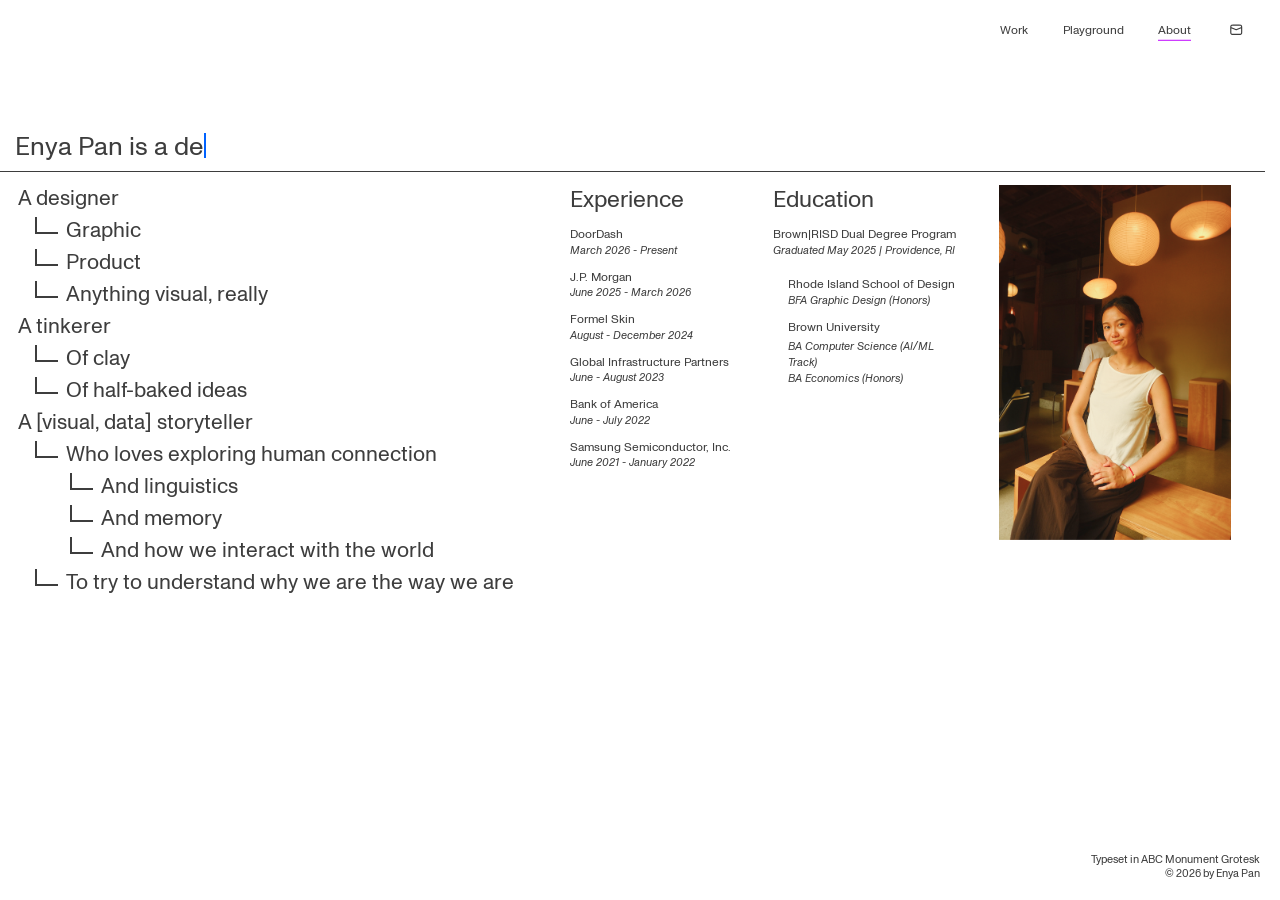
==== about.html @ b6119366 "edit hover states Co-Authored-By: Claude Opus 5.5 <noreply@anthropic.com>" ====
<!doctype html>
<html lang="en">
<head>
  <meta charset="utf-8">
  <meta name="viewport" content="width=device-width, initial-scale=1">
  <title>About — Enya Pan</title>
  <!-- TODO: remove before launch — keeps the GitHub Pages preview out of search results -->
  <meta name="robots" content="noindex, nofollow">
  <meta name="description" content="Enya Pan is a designer, a tinkerer and a [visual, data] storyteller.">
  <link rel="preload" href="assets/fonts/ABC%20Monument%20Grotesk%20Edu/ABCMonumentGroteskEdu-Regular.woff2" as="font" type="font/woff2" crossorigin>
  <link rel="icon" href="favicon.svg?v=2" type="image/svg+xml">
  <link rel="icon" href="favicon.png?v=2" type="image/png" sizes="66x66">
  <link rel="stylesheet" href="style.css?v=181">
</head>
<body class="page-about is-loading">
  <div class="scroller">
    <div class="stage">
      <header class="site-header">
        <a class="statement" href="#top" aria-label="Enya Pan — back to top"><span data-seg="leave">Leave a message!</span><span class="name"><span data-seg="enya"><span data-label="based in NYC&#10;alum @ Brown &amp; RISD" data-theme="green">Enya</span></span><span data-seg="pan"> <span data-label="潘, Cali-grown" data-theme="purple">Pan</span></span></span><span class="rest"><span data-seg="is"> is</span><span data-seg="a"> a</span><span data-seg="designer"> <span data-label="customer-obsessed&#10;data-driven&#10;loves easter eggs" data-theme="blue-stacked">designer</span></span><span data-seg="designer-dot">.</span><span data-seg="tinkerer"> tinkerer</span><span data-seg="tinkerer-dot">.</span><span data-seg="storyteller"> [visual, data] storyteller</span><span data-seg="storyteller-dot">.</span><span data-seg="and"> and<br class="desktop-break"></span><span data-seg="research"> research<span class="bunny-slot"><span class="bunny"><video class="bunny__video" src="assets/site/bunny_hop.mp4" autoplay muted loop playsinline disablepictureinpicture disableremoteplayback preload="auto" tabindex="-1" aria-hidden="true"></video><span class="bunny__hit bunny__hit--rabbit" data-label="rabbit" data-theme="gray"></span><span class="bunny__hit bunny__hit--hole" data-label="hole" data-theme="gray"></span></span></span></span><span data-seg="enthusiast"> enthusiast<br class="desktop-break"></span><span data-seg="who"> who</span><span data-seg="loves"> loves to play.</span></span></a>
        <nav class="nav">
          <a class="nav__work" href="./"><span>Work</span></a>
          <a class="nav__archive" href="archive.html"><span>Playground</span></a>
          <a class="nav__about" href="about.html" aria-current="page"><span>About</span></a>
          <a class="nav__messages" href="messages.html" aria-label="Messages" title="Messages"><span><svg class="nav__icon" viewBox="0 0 14 14" fill="none" aria-hidden="true"><path d="M0.875 4.375L7 7L13.125 4.375M3.675 12.25H10.325C11.3051 12.25 11.7951 12.25 12.1695 12.0593C12.4988 11.8915 12.7665 11.6238 12.9343 11.2945C13.125 10.9201 13.125 10.4301 13.125 9.45V4.55C13.125 3.56991 13.125 3.07986 12.9343 2.70552C12.7665 2.37623 12.4988 2.10852 12.1695 1.94074C11.7951 1.75 11.3051 1.75 10.325 1.75H3.675C2.69491 1.75 2.20486 1.75 1.83052 1.94074C1.50123 2.10852 1.23352 2.37623 1.06574 2.70552C0.875 3.07986 0.875 3.56991 0.875 4.55V9.45C0.875 10.4301 0.875 10.9201 1.06574 11.2945C1.23352 11.6238 1.50123 11.8915 1.83052 12.0593C2.20486 12.25 2.69491 12.25 3.675 12.25Z" stroke="currentColor" stroke-width="1.3125" stroke-linejoin="round"/></svg></span></a>
        </nav>
      </header>

      <!-- Figma frame "About" -->
      <main id="about" class="about">
        <ul class="about__list">
          <li>A designer</li>
          <li class="about__sub">Graphic</li>
          <li class="about__sub">Product</li>
          <li class="about__sub">Anything visual, really</li>
          <li>A tinkerer</li>
          <li class="about__sub">Of clay</li>
          <li class="about__sub">Of half-baked ideas</li>
          <li>A [visual, data] storyteller</li>
          <li class="about__sub">Who loves exploring human connection</li>
          <li class="about__sub about__sub--2">And linguistics</li>
          <li class="about__sub about__sub--2">And memory</li>
          <li class="about__sub about__sub--2">And how we interact with the world</li>
          <li class="about__sub">To try to understand why we are the way we are</li>
        </ul>

        <section class="about__col about__col--experience">
          <h2>Experience</h2>
          <dl>
            <div><dt>DoorDash</dt><dd>March 2026 - Present</dd></div>
            <div><dt>J.P. Morgan</dt><dd>June 2025 - March 2026</dd></div>
            <div><dt>Formel Skin</dt><dd>August - December 2024</dd></div>
            <div><dt>Global Infrastructure Partners</dt><dd>June - August 2023</dd></div>
            <div><dt>Bank of America</dt><dd>June - July 2022</dd></div>
            <div><dt>Samsung Semiconductor, Inc.</dt><dd>June 2021 - January 2022</dd></div>
          </dl>
        </section>

        <section class="about__col about__col--education">
          <h2>Education</h2>
          <dl>
            <div><dt>Brown|RISD Dual Degree Program</dt><dd>Graduated May 2025 | Providence, RI</dd></div>
            <div class="about__nested">
              <div><dt>Rhode Island School of Design</dt><dd>BFA Graphic Design (Honors)</dd></div>
              <div><dt>Brown University</dt><dd>BA Computer Science (AI/ML Track)<br>BA Economics (Honors)</dd></div>
            </div>
          </dl>
        </section>

        <img class="about__photo" src="assets/site/IMG_3983.png" width="261" height="400" alt="Enya Pan">
      </main>
      <p class="copyright">Typeset in ABC Monument Grotesk<br>&copy; 2026 by Enya Pan</p>
    </div>
  </div>

  <script src="dx-locked.js?v=181"></script>
  <script src="script.js?v=181"></script>
</body>
</html>
---- style.css ----
/*
  Layout is measured from the Figma file (1440 × 1024 desktop frame).
  --u is one Figma pixel scaled to the current viewport width, so the
  wireframe keeps the same proportions on any desktop size.

  --p (0 → 1) is the scroll progress of the header collapse, set by script.js.
  --a (0 → 1) is per card: 1 = the expanded (hovered) project.
*/

/* ABC Monument Grotesk (Edu license, Dinamo) — web files only */
@font-face {
  font-family: "ABC Monument Grotesk";
  src: url("assets/fonts/ABC%20Monument%20Grotesk%20Edu/ABCMonumentGroteskEdu-Regular.woff2") format("woff2");
  font-weight: 400; font-style: normal; font-display: swap;
}
@font-face {
  font-family: "ABC Monument Grotesk";
  src: url("assets/fonts/ABC%20Monument%20Grotesk%20Edu/ABCMonumentGroteskEdu-RegularItalic.woff2") format("woff2");
  font-weight: 400; font-style: italic; font-display: swap;
}
@font-face {
  font-family: "ABC Monument Grotesk";
  src: url("assets/fonts/ABC%20Monument%20Grotesk%20Edu/ABCMonumentGroteskEdu-Medium.woff2") format("woff2");
  font-weight: 500; font-style: normal; font-display: swap;
}
@font-face {
  font-family: "ABC Monument Grotesk";
  src: url("assets/fonts/ABC%20Monument%20Grotesk%20Edu/ABCMonumentGroteskEdu-MediumItalic.woff2") format("woff2");
  font-weight: 500; font-style: italic; font-display: swap;
}
@font-face {
  font-family: "ABC Monument Grotesk";
  src: url("assets/fonts/ABC%20Monument%20Grotesk%20Edu/ABCMonumentGroteskEdu-Bold.woff2") format("woff2");
  font-weight: 700; font-style: normal; font-display: swap;
}
@font-face {
  font-family: "ABC Monument Grotesk";
  src: url("assets/fonts/ABC%20Monument%20Grotesk%20Edu/ABCMonumentGroteskEdu-BoldItalic.woff2") format("woff2");
  font-weight: 700; font-style: italic; font-display: swap;
}

/* --even (0 → 1) is on .projects: 1 = no project open, so all five share the width equally */
@property --even {
  syntax: "<number>";
  inherits: true;
  initial-value: 0;
}

@property --a {
  syntax: "<number>";
  inherits: true;
  initial-value: 0;
}

:root {
  --u: calc(100vw / 1440);
  --p: 0;

  --ink: #3d3d3d;      /* all text */
  --paper: #fff;
  --rule: #3d3d3d;     /* header line */
  --media: #d9d9d9;   /* image / video placeholder */
  --text-box: #f2f2f2; /* text placeholder */
  --guide: red;

  --font: "ABC Monument Grotesk", "Helvetica Neue", Helvetica, Arial, sans-serif;

  /* Figma measurements: start (p = 0) → collapsed header (p = 1) */
  --margin: calc(15 * var(--u));                        /* page side margin (was 30 in Figma) */
  --gap: calc((10 - 5 * var(--p)) * var(--u));          /* 10 → 5   */
  --card-min: calc((155 - 95 * var(--p)) * var(--u));   /* 155 → 60 */
  --media-open: 0.656;                                  /* 323/492 and 621/947 */
  --media-closed: calc(0.656 - 0.472 * var(--p));       /* 0.656 → 0.184 */

  --ease: cubic-bezier(0.65, 0, 0.35, 1);

  /* Smallest card text (narrow cards): 8px at the top → 3pt once scrolled, with 4pt line spacing */
  --text-min: calc(8px - 4px * var(--p));        /* 8px → 3pt (4px) */
  --lh-min: calc(var(--text-min) * 1.3333);      /* → 4pt (5.333px) at 3pt */
  --dur: 0.7s;
}

* { box-sizing: border-box; }

/* room for a scrollbar on every page (when one shows), so the header doesn't shift between
   pages that scroll (Work, Playground) and ones that don't (About, Messages) */
html { scrollbar-gutter: stable; }

html, body {
  margin: 0;
  background: var(--paper);
  color: var(--ink);
  font-family: var(--font);
  -webkit-font-smoothing: antialiased;
}

a { color: inherit; text-decoration: none; }

/* ---------- scroll + sticky stage ---------- */

.scroller {
  /* script.js sets --collapse-distance: the scroll it takes to shrink the header */
  height: calc(100vh + var(--collapse-distance, 455px));
}

.stage {
  position: sticky;
  top: 0;
  height: 100vh;
  overflow: hidden;
}

/* ---------- header ---------- */

.site-header {
  position: absolute;
  inset: 0 0 auto 0;
  height: var(--header-h, 523px);
  border-bottom: 1px solid var(--rule);
  background: var(--paper);
  overflow: hidden;
}

.statement {
  position: absolute;
  left: calc(var(--margin) + 2 * var(--u));
  top: var(--statement-top, 283px);
  width: calc(853 * var(--u));
  margin: 0;
  font-size: calc((64 - 34 * var(--p)) * var(--u));     /* 64 → 30 */
  line-height: 1.094;                                   /* 70 / 64 */
  font-weight: 400;
}

.statement .rest {
  opacity: clamp(0, 1 - var(--p) * 2.2, 1);
}

/* The bunny is taller than a line of text, so it sits in a zero-height slot
   that only reserves its width, and is drawn over the text. Line spacing
   stays even across all three lines. */
.bunny-slot {
  display: inline-block;
  position: relative;
  width: 2.815em;          /* width of the drawn bunny */
  height: 0;               /* adds nothing to the line height */
  margin: 0 -0.2em 0 0.078125em; /* at 64px text: 5px after "research"; "enthusiast" pulled in 16px */
}

/* bunny_hop.mp4 (1074 × 486) has white space around the drawing (drawing ≈ x 40–1032, y 62–445).
   Sized so the drawing is 1.085em tall (79% of the original 1.37em),
   vertically centered where the old SVG sat. */
.bunny {
  position: absolute;
  display: block;
  left: -0.113em;          /* 40px of white space on the left */
  bottom: -0.393em;        /* drawing bottom 0.28em below the baseline, plus 41px of white space */
  height: 1.376em;         /* 486 / 383 × 1.085em */
  aspect-ratio: 1074 / 486;
}

.bunny__video {
  display: block;
  width: 100%;
  height: 100%;
  mix-blend-mode: multiply; /* white video background disappears into the page */
  opacity: 0.75;
  pointer-events: none;    /* not clickable, no play / pause */
}

.bunny__video::-webkit-media-controls,
.bunny__video::-webkit-media-controls-start-playback-button { display: none !important; }

/* Invisible hover areas, in % of the video frame (1074 × 486), measured from the animation */
.bunny__hit { position: absolute; }
.bunny__hit--rabbit { left: 3.63%; top: 8.64%; width: 67.13%; height: 83.33%; }   /* x 39–760, y 42–447 */
.bunny__hit--hole   { left: 70.95%; top: 61.73%; width: 25.14%; height: 29.63%; } /* x 762–1032, y 300–444 */

/* Hover label (rabbit, hole, "Enya", "Pan"), positioned at the cursor by script.js */
.hover-label {
  position: fixed;
  z-index: 10;
  top: 0;
  left: 0;
  padding: 1px 5px;
  font-family: var(--font);
  font-size: 7pt;            /* 2pt smaller than the original 9pt */
  line-height: 1.3;
  border: 1px solid;
  white-space: pre;        /* keeps line breaks in data-label */
  pointer-events: none;
  visibility: hidden;
}

.hover-label--gray  { color: #767885; background: #e9eaf0; border-color: #767885; } /* rabbit, hole */
.hover-label--green  { color: #5e9900; background: #d8f184; border-color: #5e9900; line-height: 7pt; padding-block: 2px; } /* "Enya" (+1px top/bottom) */
.hover-label--blue-stacked { color: #0062ff; background: #d8e7ff; border-color: #0062ff; line-height: 7pt; padding-block: 2px; } /* "designer" */
.hover-label--purple { color: #c107ff; background: #faebff; border-color: #c107ff; line-height: 7pt; padding-block: 2px; } /* "Pan" (+1px top/bottom) */

.hover-label.is-visible { visibility: visible; }

/* ---------- cursor ----------
   The usual cursor, except over a project's cover (and the Archive film), where big purple text
   takes its place (.text-cursor, placed by script.js; Figma frame "cursor-hover"). */
@media (hover: hover) and (pointer: fine) {
  body.has-text-cursor, body.has-text-cursor * { cursor: none !important; }
}

.text-cursor {
  position: fixed;
  z-index: 11;
  top: 0;
  left: 0;
  font-family: var(--font);
  font-size: 40px;
  line-height: 30px;
  color: #c107ff;
  white-space: pre;
  pointer-events: none;
  visibility: hidden;
}
body.has-text-cursor .text-cursor { visibility: visible; }
/* each colour has a lighter one for when what's under the cursor is dark (.is-on-dark, set in script.js) */
.text-cursor.is-on-dark { color: #f0c2ff; }
.text-cursor[data-kind="play"],
.text-cursor[data-kind="pause"] { color: #94d132; }
.text-cursor.is-on-dark[data-kind="play"],
.text-cursor.is-on-dark[data-kind="pause"] { color: #e1f1ab; }
.text-cursor[data-kind="click"] { color: #0062ff; }
.text-cursor.is-on-dark[data-kind="click"] { color: #bbd5ff; }

/* Figma: 14px links centred at x 1211.5 / 1288 / 1367; the current page is 20px. The boxes touch
   (1173.5 → 1407.5), each centred on its link. All three sit on one baseline; the row is centred
   on the middle of "Enya Pan" in the scrolled-down Work header (y 33.5), and sits there on every page. */
.nav {
  position: absolute;
  top: calc(33.5 * var(--u));
  right: calc(25 * var(--u));     /* the mail icon's right edge, x 1415 (Figma) */
  transform: translateY(-50%);
  display: flex;
  align-items: baseline;
  font-size: max(12px, calc(14 * var(--u)));
}

.nav a { text-align: center; line-height: normal; }
.nav__work    { width: calc(76 * var(--u)); }
.nav__archive  { width: calc(102 * var(--u)); } /* "Playground" */
.nav__about    { width: calc(81 * var(--u)); }
/* the "mail" icon (Figma, 14 × 14) at the end of the row, x 1401–1415, set apart from the words:
   about 44 between "About" and the icon (Figma has 21) */
.nav__messages { margin-left: calc(22.5 * var(--u)); color: inherit; }
.nav__icon {
  display: block;
  width: max(12px, calc(14 * var(--u)));
  height: max(12px, calc(14 * var(--u)));
  transform: translateY(calc(2 * var(--u)));   /* sits on the baseline like the words, centred on them */
  transition: opacity 0.15s;
}
.nav__messages:hover .nav__icon { opacity: 0.6; }

/* The current page keeps its size and place, underlined in purple (#c107ff) */
.nav a span { display: inline-block; position: relative; }
.nav a[aria-current="page"] span::after {
  content: "";
  position: absolute;
  left: 0;
  right: 0;
  bottom: -3px;
  height: 1.5px;
  background: #c107ff;
}
/* the envelope's box ends 4px above the words' (it sits on their baseline): its line drops to theirs */
.nav a.nav__messages[aria-current="page"] span::after { bottom: calc(-3px - 4 * var(--u)); }

/* ---------- projects (accordion) ---------- */

.projects {
  position: absolute;
  top: var(--header-h, 523px);
  bottom: calc(10 * var(--u));
  left: var(--margin);
  right: var(--margin);
  display: flex;
  gap: var(--gap);
  --even: 0;
  transition: --even var(--dur) var(--ease);
}

.projects.is-even { --even: 1; }

.card {
  --a: 0;
  flex: calc(var(--a) + var(--even)) 0 var(--card-min);
  min-width: 0;
  display: flex;
  flex-direction: column;
  container-type: inline-size;
  transition: --a var(--dur) var(--ease);
  outline-offset: 4px;

  /* Height of the main image (thumbnail):
     - narrow card: a share of the card's height (--media-closed), +30px at the top of the page
       so it matches the open card's thumbnail
     - open card at the top of the page: 65.6% of the card's height (Figma top frame) + 30px
     - open card once scrolled: locked to the Figma shape 1150 × 621 (54cqi = 54% of the card's width),
       so the thumbnail is never cropped, whatever the window's proportions
       (a project can set its own shape with --open-media, e.g. Machine Orthography's side-by-side pair) */
  --media-h: calc(
    (1 - var(--a)) * (var(--media-closed) * 100% + (1 - var(--p)) * 30px)
    + var(--a) * ((1 - var(--p)) * (var(--media-open) * 100% + 30px) + var(--p) * var(--open-media, 54cqi))
  );

  /* each card scrolls on its own, but only once the header has collapsed */
  overflow-y: hidden;
  scrollbar-width: none;
}

.card::-webkit-scrollbar { display: none; }

body.is-collapsed .card { overflow-y: auto; }

.card.is-open { --a: 1; }

.card__media {
  flex: none;
  height: var(--media-h);
  background: var(--media);
  overflow: hidden;
  position: relative;
}

.card__media img,
.card__media video {
  width: 100%;
  height: 100%;
  object-fit: cover;
  display: block;
}

/* Two images side by side as the thumbnail (Archive: Machine Orthography) */
.media-pair {
  display: grid;
  grid-template-columns: 1fr 1fr;
  gap: 0.435cqi;              /* 5px at 1150 */
  height: 100%;
}

/* Samsung thumbnail (Figma "samsung" frame): the video sits on the frame's pale background,
   877 × 659 at x 137, y -50 of the 1150 × 621 cover. That cover fills the box like object-fit: cover,
   so k = the larger of width / 1150 and height / 621. */
.card__media:has(.media--samsung) { background: #f3f4fa; }
.card__media .media--samsung {
  position: absolute;
  left: 50%;
  top: 50%;
  width: auto;
  height: max(57.304cqi, 106.12%);   /* 659k */
  aspect-ratio: 1460 / 1096;
  transform: translate(-50%, -54.7%);  /* top = cover centre − (310.5 + 50)k */
  object-fit: fill;
}

.card__media .placeholder-label {
  position: absolute;
  left: 10px;
  bottom: 8px;
  font-size: clamp(var(--text-min), 7.1cqi, 11px);
  color: #8a8a8a;
  white-space: nowrap;
}

.card__info {
  /* fills the rest of the visible card; extra content scrolls in below */
  flex: none;
  height: max(0px, calc(100% - var(--media-h) - 15 * var(--u)));
  margin-top: calc(15 * var(--u));
  display: grid;
  grid-template-columns: 1fr;
  gap: calc(12 * var(--u));
  overflow: hidden;
  transition: opacity 0.3s;
}

/* Text placeholders: light gray boxes, as in the Figma draft */
.text-box {
  background: var(--text-box);
  padding: clamp(3px, 6.5cqi, 10px);
  min-width: 0;
  overflow: hidden;
  hyphens: none;           /* words wrap whole, never split or hyphenated */
  font-size: clamp(var(--text-min), 8.4cqi, 13px);
  line-height: clamp(var(--lh-min), 11.32cqi, 17.55px);  /* 1.35 × 13 */
}

.text-box h2 {
  margin: 0 0 6px;
  font-size: clamp(var(--text-min), 11cqi, 17px);
  font-weight: 400;
  line-height: clamp(var(--lh-min), 12.06cqi, 18.7px);   /* 1.1 × 17 */
}

.text-box p { margin: 0; }
.text-box .label { color: #8a8a8a; font-size: clamp(var(--text-min), 7.1cqi, 11px); line-height: clamp(var(--lh-min), 9.58cqi, 14.85px); margin-bottom: 4px; }

/* Only the summary box shows while a card is narrow */
.text-box--meta { display: none; }

/* Expanded card at the starting header: summary sits in the left ~72% (491 / 680) */
@container (min-width: 420px) {
  .card__info { grid-template-columns: 491fr 189fr; }
}

/* Expanded card once the header has collapsed: three boxes (640 / 225 / 225) */
@container (min-width: 900px) {
  .card__info { grid-template-columns: 640fr 225fr 225fr; }
  .text-box--meta { display: block; }
}

/* ---------- scrollable project content (lorem placeholders for now) ---------- */

.card__more {
  flex: none;
  display: grid;
  gap: calc(12 * var(--u));
  margin-top: calc(12 * var(--u));
  padding-bottom: calc(12 * var(--u));
  transition: opacity 0.3s;
}

.card__more .text-box p + p { margin-top: 0.8em; }

.more__media {
  background: var(--media);
  aspect-ratio: 16 / 9;
  position: relative;
}

.more__media--tall { aspect-ratio: 4 / 5; }

.more__media .placeholder-label {
  position: absolute;
  left: 10px;
  bottom: 8px;
  font-size: clamp(var(--text-min), 7.1cqi, 11px);
  color: #8a8a8a;
  white-space: nowrap;
}

.more__row {
  display: grid;
  grid-template-columns: 1fr;
  gap: calc(12 * var(--u));
}

@container (min-width: 420px) {
  .more__row { grid-template-columns: 1fr 1fr; }
}

/* ---------- project with real content (in-case-of-loss) ----------
   Measured from the Figma frame "in-case-of-loss" (1150px wide = the open card on the scrolled page).
   Sizes scale with the card's width (cqi = 1% of it), never below 8px. */

.card--case .card__info.case {
  display: flex;
  flex-direction: column;
  height: auto;                         /* text flows on; the card scrolls */
  overflow: visible;
  margin-top: clamp(4px, 2.17cqi, 25px);
  gap: clamp(3px, 2.087cqi, 24px);
}

.case__overview,
.case__text {
  display: grid;
  grid-template-columns: 1fr;
  gap: clamp(3px, 2.087cqi, 24px);
  padding-inline: 1.739cqi;             /* 20px left / right at 1150 (images stay full width) */
}

@container (min-width: 700px) {
  /* inside the 20px padding: title 702 | Timeline 130 (starts at 722) | Scope 278 (starts at 852) */
  .case__overview { grid-template-columns: 702fr 130fr 278fr; gap: 0; align-items: end; }
  /* statement 648 (+54 space) | RISD DP 403 starting at 722, lined up with Timeline (+5 space) */
  .case__text     { grid-template-columns: 702fr 408fr; gap: 0; }
  .case__statement { padding-right: 4.696cqi; }
  .case__context   { padding-right: 0.435cqi; }
}

/* Archive: the text under the title, in columns (widths, gaps and the space down to the images
   in Figma px, --s = 1px at 1150) */
.case__notes {
  --s: 0.08696cqi;
  display: grid;
  gap: calc(4 * var(--s));
  padding-inline: 1.739cqi;
  margin-bottom: calc((var(--after) - 24) * var(--s));   /* the images already sit 24 below */
}
.case__notes-cols { display: flex; align-items: flex-start; gap: calc(var(--gap) * var(--s)); }
.case__note {
  flex: none;
  width: calc(var(--w) * var(--s));
  display: grid;
  gap: calc(4 * var(--s));
}
.case__note[style*="--before"] { margin-left: calc((var(--before) - var(--gap)) * var(--s)); }
.case__link { text-decoration: underline; text-underline-offset: 0.15em; cursor: pointer; }

body:not(.is-collapsed) .card--case .case__notes,
.card:not(.is-open) .case__notes { display: none; }

/* Archive: the timeline sits at the right, from x 988 */
@container (min-width: 700px) {
  .page-archive .card .case__overview { grid-template-columns: 968fr 142fr; align-items: start; }
}

/* Archive covers placed like their Figma crop, in the open card */
.card.is-open .card__media img.media--crop {
  position: absolute;
  left: var(--l);
  top: var(--t);
  width: var(--w);
  height: var(--h);
  transform-origin: 0 0;
  transform: rotate(var(--r));
  object-fit: fill;
}

/* "RISD GRAPHIC DESIGN DEGREE PROJECT" sits just above the title (Figma: -4px gap) */
.case__heading .case__label { margin: 0 0 calc(-1 * clamp(1px, 0.348cqi, 4px)); }

.case__title {
  margin: 0;
  /* top of page: 16pt / 24px open, 14pt / 20px narrow → scrolled: Figma 26px, shrinking with the card */
  font-size: calc((1 - var(--p)) * (18.667px + var(--a) * 2.667px) + var(--p) * clamp(var(--text-min), 2.261cqi, 26px));
  line-height: calc((1 - var(--p)) * (20px + var(--a) * 4px) + var(--p) * clamp(var(--lh-min), 2.783cqi, 32px));
  font-weight: 400;
}

.case__label {
  margin: 0 0 clamp(1px, 0.35cqi, 4px);
  /* top of page: 12px open (same as the full project view) / 6px narrow → scrolled: Figma 12px, shrinking with the card */
  font-size: calc((1 - var(--p)) * 6px * (1 + var(--a)) + var(--p) * clamp(var(--text-min), 1.043cqi, 12px));
  line-height: calc((1 - var(--p)) * 10px * (1 + var(--a)) + var(--p) * clamp(var(--lh-min), 1.739cqi, 20px));
  text-transform: uppercase;
}

.case__value {
  margin: 0;
  /* top of page: 12pt / 22.333px open, 7pt narrow → scrolled: Figma 16px, shrinking with the card */
  font-size: calc((1 - var(--p)) * (9.333px + var(--a) * 6.667px) + var(--p) * clamp(var(--text-min), 1.391cqi, 16px));
  line-height: calc((1 - var(--p)) * (11.667px + var(--a) * 10.667px) + var(--p) * clamp(var(--lh-min), 1.739cqi, 20px));
}

/* Top of the page: only the name, timeline and scope. The statement, DP text and images
   appear once the header has collapsed into the full project view. */
body:not(.is-collapsed) .card--case .case__text,
body:not(.is-collapsed) .card--case .case__assets,
body:not(.is-collapsed) .card--case .dx,
body:not(.is-collapsed) .card--case .sx { display: none; }

/* Top of the page: name, timeline and scope line up along their top edge */
body:not(.is-collapsed) .card--case .case__overview { align-items: start; }

/* "What is loss if not an absence?" — home page (top) view only.
   Open: same as the artist statement body (14px / 20px). Narrow: 8pt (10.667px). */
.case__tagline {
  margin: 0;
  font-size: calc(10.667px + var(--a) * 3.333px);
  line-height: calc(15.238px + var(--a) * 4.762px);
}

body.is-collapsed .case__tagline { display: none; }
.card:not(.is-open) .case__tagline { display: none; } /* only on the hovered project */

/* open card: tagline sits under the title, in the title's column */
@container (min-width: 700px) {
  .case__heading { grid-column: 1; grid-row: 1; }
  .case__tagline { grid-column: 1; grid-row: 2; margin-top: 8px; }
  body:not(.is-collapsed) .card--case .case__meta { grid-row: 1 / span 2; } /* so the title's row is only as tall as the title */
}

/* Narrow card at the top of the page:
   title, the tagline 5px below it, then timeline and scope 10px below that */
@container (max-width: 699px) {
  body:not(.is-collapsed) .card--case .case__overview {
    display: flex;
    flex-direction: column;
    gap: 0;
  }
  body:not(.is-collapsed) .card--case .case__heading { order: 1; }
  body:not(.is-collapsed) .card--case .case__tagline { order: 2; margin-top: 5px; }
  body:not(.is-collapsed) .card--case .case__meta { order: 3; }
  body:not(.is-collapsed) .card--case .case__heading + .case__meta { margin-top: 10px; }
  body:not(.is-collapsed) .card--case .case__meta + .case__meta { margin-top: 8px; }
}

.case__body {
  margin: 0;
  font-size: clamp(var(--text-min), 1.217cqi, 14px);
  line-height: clamp(var(--lh-min), 1.739cqi, 20px);
  hyphens: none;           /* words wrap whole, never split or hyphenated */
}

.case__body + .case__body { margin-top: clamp(var(--lh-min), 1.739cqi, 20px); } /* one blank line between paragraphs */

/* Text + image collage layout (mkwrl): 20 | text 545 | 40 | collage 531 | 14 empty.
   Collage: two stacked images (241 wide, 10 apart) and a tall image (267), 16 apart, bottom-aligned,
   sitting 83px lower than the text's top edge. */
@container (min-width: 700px) {
  .case--collage .case__text { grid-template-columns: 545fr 531fr; gap: 3.478cqi; padding-right: 1.217cqi; } /* 20 | 545 | 40 | 531 | 14 */
  .case--collage .case__statement { padding-right: 0; }
  .case--collage .case__collage { padding-top: 7.217cqi; }
}

.case__collage {
  display: flex;
  align-items: flex-end;
  gap: 3.013%;                          /* 16 / 531 */
}

.case__collage-stack {
  display: flex;
  flex-direction: column;
  gap: 0.87cqi;                         /* 10px at 1150 */
  width: 45.39%;                        /* 241 / 531 */
}

.case__collage-stack .case__collage-img { aspect-ratio: 241 / 141; }

.case__collage > .case__collage-img {
  width: 50.28%;                        /* 267 / 531 */
  aspect-ratio: 267 / 338;
}

.case__collage-img {
  display: block;
  width: 100%;
  height: auto;
  object-fit: cover;
  background: var(--media);
  pointer-events: none;
}

/* extra space after the artist statement, before the assets (50px at 1150 wide) */
.case__text { margin-bottom: clamp(4px, 4.348cqi, 50px); }

/* "assets go here": 01 → 20, stacked with no gap */
.case__assets {
  display: flex;
  flex-direction: column;
  margin-top: clamp(3px, 2.087cqi, 24px);
  padding-bottom: calc(12 * var(--u));
}

.case__asset {
  display: block;
  width: 100%;
  height: auto;                         /* width / height attributes keep the aspect ratio */
  background: var(--media);             /* gray until the file loads */
  pointer-events: none;
}

/* Buttons in a project (Archive): same look as the header's "Scroll to view" */
.case__cue {
  display: flex;
  align-items: center;
  gap: 6px;
  padding: 0 5px;
  border: 1px solid #3d3d3d;
  border-radius: 4px;
  background: none;
  color: #3d3d3d;
  font: inherit;
  font-size: 12px;
  line-height: 20px;
  text-transform: uppercase;
  cursor: pointer;
}

.case__cue svg { flex: none; }

/* "Scroll to view": next to the title, 16px after it */
.case__title-row { display: flex; align-items: center; gap: calc(16 * 0.08696cqi); }
.card:not(.is-open) .case__scroll,
body:not(.is-collapsed) .case__scroll { display: none; }   /* the film shows only once scrolled down */

/* A video the viewer plays: Mute above its right corner, and the cursor reads "Play" over it */
.case__player { position: relative; }

.case__player-bar {
  display: flex;
  justify-content: flex-end;
  gap: 8px;
  padding: 0 1.739cqi 8px 0;  /* above the film, 20px in from its right edge (Figma) */
}

/* a played video of a set height (Figma px), centered; Mute stays 20px in from the film's right edge */
.case__player--fit .case__player-video {
  display: block;
  height: calc(var(--fit-h) * 0.08696cqi);
  width: auto;
  max-width: 100%;
  margin: 0 auto;
  object-fit: contain;
  background: none;
}
.case__player--fit .case__player-bar {
  padding-right: calc((100cqi - var(--fit-h) * var(--ar) * 0.08696cqi) / 2 + 1.739cqi);
}

/* a caption row under a played video (Figma: 10px / 20px padding) */
.case__player .case__caption { margin: 0; padding: 0.87cqi 1.739cqi; }

/* A video still loading: its tiny poster frame, blurred (see "blurred preview" in script.js).
   clip-path keeps the blur inside the video's box. */
video, img { transition: filter 0.4s; }
video.is-preview,
img.is-preview {
  filter: blur(16px);
  clip-path: inset(0);
}
img.is-preview { background: center / cover no-repeat; } /* the tiny copy (set in script.js) */

/* ---------- project with its own layout (dx-app) ----------
   Measured from the Figma frame "dx-app" (1150 wide). --s is 1px at 1150 and scales with the card;
   text never goes below --text-min / --lh-min and never above its Figma size. */

.case--body { --s: 0.08696cqi; }
.card--case .case--body {
  gap: calc(28 * var(--s));             /* bottom of the 2-line Scope → Context (40 below the title) */
}

@container (min-width: 700px) {
  /* inside the 20px padding: title 625 | Timeline 141 (starts at 645) | Scope 344 (starts at 786) */
  .case--body .case__overview { grid-template-columns: 625fr 141fr 344fr; }
  body.is-collapsed .case--body .case__overview { align-items: start; }
}

/* Project 1's password box, until it's unlocked */
.dx-lock {
  display: flex;
  flex-direction: column;
  gap: calc(8 * var(--s));
}
.dx-lock__row { display: flex; align-items: center; gap: calc(8 * var(--s)); margin-top: calc(8 * var(--s)); }
.dx-lock__input {
  font: inherit;
  color: #3d3d3d;
  border: 1px solid #3d3d3d;
  border-radius: 4px;
  padding: calc(6 * var(--s)) calc(10 * var(--s));
}
.dx-lock__field { position: relative; display: flex; }
.dx-lock__input { width: calc(260 * var(--s)); min-width: 0; background: none; padding-right: calc(10 * var(--s) + 24px); }
/* eye icon inside the field: open = password hidden (click to show), closed = shown */
.dx-lock__eye {
  position: absolute;
  top: 0;
  right: 0;
  bottom: 0;
  width: calc(10 * var(--s) + 22px);
  display: grid;
  place-items: center;
  padding: 0;
  border: 0;
  background: none;
  color: #3d3d3d;
  cursor: pointer;
}
.dx-lock__eye svg { width: 16px; height: 16px; fill: none; stroke: currentColor; stroke-linecap: round; stroke-linejoin: round; }
.dx-lock__eye[aria-pressed="false"] .dx-lock__eye-closed,
.dx-lock__eye[aria-pressed="true"] .dx-lock__eye-open { display: none; }
.dx-lock__input:focus { outline: 2px solid #0062ff; outline-offset: 1px; }
/* same look as the "Scroll to view" button in the header */
.dx-lock__button {
  flex: none;
  padding: 0 5px;
  border: 1px solid #3d3d3d;
  border-radius: 4px;
  background: none;
  color: #3d3d3d;
  font: inherit;
  font-size: 12px;
  line-height: 20px;
  text-transform: uppercase;
  cursor: pointer;
}
.dx-lock__button:disabled { opacity: 0.5; cursor: progress; }
.dx-lock__error { color: #e5291e; }

.dx {
  --t12: clamp(var(--text-min), calc(12 * var(--s)), 12px);
  --t14: clamp(var(--text-min), calc(14 * var(--s)), 14px);
  --t18: clamp(var(--text-min), calc(18 * var(--s)), 18px);
  --t20: clamp(var(--text-min), calc(20 * var(--s)), 20px);
  --t24: clamp(var(--text-min), calc(24 * var(--s)), 24px);
  --l18: clamp(var(--lh-min), calc(18 * var(--s)), 18px);
  --l20: clamp(var(--lh-min), calc(20 * var(--s)), 20px);
  --t46: clamp(var(--text-min), calc(46 * var(--s)), 46px);
  --l22: clamp(var(--lh-min), calc(22 * var(--s)), 22px);
  --l24: clamp(var(--lh-min), calc(24 * var(--s)), 24px);
  --l30: clamp(var(--lh-min), calc(30 * var(--s)), 30px);
  --l46: clamp(var(--lh-min), calc(46 * var(--s)), 46px);
  --red: #e91401;    --red-bg: rgba(231, 21, 1, 0.09);
  --teal: #47a294;   --teal-bg: #e5f6f7;
  --purple: #a84fc5; --purple-bg: #faebff;
  --gray-bg: #e9eaf0;
  --cyan-bg: #ebfbfc;

  display: flex;
  flex-direction: column;
  gap: calc(40 * var(--s));
  padding: 0 calc(20 * var(--s)) calc(66 * var(--s));   /* 66px of space after Takeaways */
  font-size: var(--t14);
  line-height: var(--l20);
  hyphens: none;
  overflow-x: clip;                     /* in a narrow card, words too long for their box are cut, never split */
}

.dx * { min-width: 0; }

:where(.dx) :where(p, h3, ul) { margin: 0; } /* no specificity, so the spacing rules below win */
.dx strong { font-weight: 500; }
.dx .case__label { margin: 0; }

/* the thin rule above each section (1005 wide); the 40px gaps either side come from .dx */
.dx-rule { width: 90.54%; margin: 0; border: 0; border-top: 1px solid #d9d9d9; }

/* label, then text, 4px apart */
.dx-stack { display: flex; flex-direction: column; }
.dx-stack > :where(* + *) { margin-top: calc(4 * var(--s)); }
.dx-wide { max-width: 90.72%; }        /* 1007 / 1110 */

.dx-lead { font-size: var(--t18); line-height: var(--l22); }
.dx-heading { font-size: var(--t24); line-height: var(--l30); font-weight: 400; }
.dx-heading--num { padding-left: calc(8 * var(--s)); }   /* "1. Demand Heat Maps": a numbered list in Figma */
.dx-overview { max-width: 58.65%; }   /* 651 / 1110 */
.dx-text p + p, .dx-caption p + p, .dx-after-blank { margin-top: 1lh; } /* one blank line */

/* The Problem (1005 wide) */
.dx-problem { max-width: 90.54%; }

/* numbered boxes: a big number, then the text */
.dx-num-box {
  display: flex;
  gap: calc(24 * var(--s));
  padding: calc(10 * var(--s)) calc(16 * var(--s));
}
.dx-num { flex: none; font-size: var(--t46); line-height: var(--l46); }
.dx-num-box .dx-lead + p { margin-top: calc(6 * var(--s)); }

/* the two ways Dashers lose an offer, 24 apart, 50 in from each side */
.dx-pair { display: grid; grid-template-columns: repeat(2, minmax(0, 1fr)); gap: calc(24 * var(--s)); padding: calc(10 * var(--s)) calc(50 * var(--s)); }
.dx-pair .dx-num-box p { font-size: var(--t18); line-height: var(--l24); }
.dx-trio { display: grid; grid-template-columns: repeat(3, minmax(0, 1fr)); gap: calc(16 * var(--s)); }
.dx-stack > .dx-trio { margin-top: calc(14 * var(--s)); }
/* an arrow under the middle of each box */
.dx-arrows { display: grid; grid-template-columns: repeat(3, minmax(0, 1fr)); column-gap: calc(16 * var(--s)); justify-items: center; padding-block: calc(4 * var(--s)); }
.dx-arrows svg { display: block; width: calc(16 * var(--s)); height: calc(16 * var(--s)); }

.dx-tint {
  display: flex;
  flex-direction: column;
  gap: calc(4 * var(--s));
  padding: calc(10 * var(--s)) calc(16 * var(--s));
  border-radius: calc(4 * var(--s));
}
.dx-tint--red    { background: var(--red-bg);    --tint: var(--red); }
.dx-tint--teal   { background: var(--teal-bg);   --tint: var(--teal); }
.dx-tint--purple { background: var(--purple-bg); --tint: var(--purple); }
.dx-tint__title  { font-weight: 500; font-size: var(--t12); line-height: var(--l20); text-transform: uppercase; color: var(--tint); }

.dx-outline {
  padding: calc(10 * var(--s)) calc(16 * var(--s));
  border: 1px solid var(--ink);
  border-radius: calc(4 * var(--s));
}

/* The Opportunity: a grey box (24 / 16 padding), then 24 below, Our Goal | Guardrail (503 each, 99 tall) */
.dx-opportunity { display: flex; flex-direction: column; gap: calc(24 * var(--s)); max-width: 90.54%; }
.dx-callout {
  display: flex;
  flex-direction: column;
  gap: calc(10 * var(--s));
  padding: calc(24 * var(--s)) calc(16 * var(--s));
  background: var(--gray-bg);
  border-radius: calc(4 * var(--s));
}
.dx-goals { display: grid; grid-template-columns: repeat(2, minmax(0, 1fr)); align-items: start; min-height: calc(99 * var(--s)); }
.dx-goals > :first-child { padding-right: calc(40 * var(--s)); }

.dx-principles { display: grid; grid-template-columns: repeat(3, minmax(0, 1fr)); gap: calc(10 * var(--s)); }
.dx-stack > .dx-principles { margin-top: calc(24 * var(--s)); }

/* six phones on a pale cyan band */
.dx-strip {
  display: flex;
  justify-content: center;
  gap: calc(20 * var(--s));
  padding: calc(36 * var(--s)) calc(50 * var(--s));
  background: #edfcfd;
}
.dx-stack > .dx-strip { margin-top: calc(24 * var(--s)); }
.dx-strip .dx-phone { width: calc(149 * var(--s)); }

.dx-phone {
  display: block;
  flex: none;
  width: calc(170 * var(--s));
  height: auto;
  aspect-ratio: 1 / 2;
  object-fit: cover;
  pointer-events: none;
}

/* Solution components: text (412) | 122 | phone panel (576) */
.dx-components { display: flex; flex-direction: column; gap: calc(10 * var(--s)); }
.dx-row {
  display: grid;
  grid-template-columns: minmax(0, 412fr) minmax(0, 576fr);
  column-gap: calc(122 * var(--s));
  align-items: start;
}

.dx-panel {
  display: flex;
  gap: calc(30 * var(--s));
  padding: calc(30 * var(--s)) calc(54 * var(--s)) calc(30 * var(--s)) calc(36 * var(--s));
  background: var(--cyan-bg);
  border-radius: calc(4 * var(--s));
}
.dx-panel--roomy,
.dx-panel--half  { gap: calc(40 * var(--s)); }

/* captions sit at the bottom of the panel, beside the phone */
.dx-caption {
  flex: 1;
  min-width: 0;
  display: flex;
  flex-direction: column;
  justify-content: flex-end;
  font-size: var(--t12);
  line-height: var(--l18);
}
.dx-caption--spread { justify-content: space-between; }
.dx-caption--gap p + p { margin-top: calc(40 * var(--s)); }

/* Offer at a glance: text (378) | 46 | table (686) */
.dx-offer {
  display: grid;
  grid-template-columns: minmax(0, 378fr) minmax(0, 686fr);
  column-gap: calc(46 * var(--s));
  align-items: center;
}
.dx-components > .dx-halves { margin-top: calc(14 * var(--s)); } /* 24 below the table row */
.dx-table {
  display: grid;
  grid-template-columns: minmax(0, 172fr) minmax(0, 249fr) minmax(0, 249fr);
  gap: calc(4 * var(--s)) calc(8 * var(--s));
  font-size: var(--t12);
  line-height: var(--l20);
}
.dx-th { font-style: italic; padding-left: calc(5 * var(--s)); }
.dx-cell {
  display: flex;
  align-items: center;
  justify-content: center;
  text-align: center;
  min-height: calc(30 * var(--s));
  padding: 0 calc(5 * var(--s));
  border: 1px solid var(--gray-bg);
  border-radius: calc(4 * var(--s));
}
.dx-cell--feature { background: var(--gray-bg); font-weight: 500; font-size: var(--t14); }

.dx-halves { display: grid; grid-template-columns: repeat(2, minmax(0, 1fr)); gap: calc(20 * var(--s)); }

.dx-list { padding-left: calc(21 * var(--s)); }

/* two lessons, 16 apart: a heading, then 16 below, the text */
.dx-takeaways { display: grid; grid-template-columns: repeat(2, minmax(0, 1fr)); gap: calc(16 * var(--s)); padding-right: calc(14 * var(--s)); }
.dx-lesson { display: flex; flex-direction: column; gap: calc(16 * var(--s)); }

/* ---------- Samsung (Figma frame "samsung", 1150 wide) ----------
   Same --s scale as dx-app: 1px at 1150, shrinking with the card. */

.card--case .case--samsung { gap: calc(24 * var(--s)); }   /* overview → Background */

@container (min-width: 700px) {
  /* inside the 20px padding: title 474 | Timeline 125 | Scope 124 | Role 125 | Team 262 */
  .case--samsung.case--body .case__overview { grid-template-columns: 474fr 125fr 124fr 125fr 262fr; }
  /* Team runs a few px past its 262 column in Figma rather than wrapping */
  body.is-collapsed .case--samsung .case__value { white-space: nowrap; }
}

.sx {
  display: flex;
  flex-direction: column;
  font-size: clamp(var(--text-min), calc(14 * var(--s)), 14px);
  line-height: clamp(var(--lh-min), calc(20 * var(--s)), 20px);
  hyphens: none;
  overflow-x: clip;
}
.sx * { min-width: 0; }
:where(.sx) :where(p) { margin: 0; }
.sx .case__label { margin: 0; }

/* Background text 701 | 50 | city animation 323, sitting 8 above the text's last line */
.sx-intro {
  display: flex;
  align-items: flex-end;
  gap: calc(50 * var(--s));
  padding: 0 calc(20 * var(--s));
  margin-bottom: calc(60 * var(--s));   /* space after the last Background paragraph, before the cover band */
}
.sx-text { flex: 0 1 calc(704 * var(--s)); display: flex; flex-direction: column; gap: calc(4 * var(--s)); }
.sx-text p + p { margin-top: 1lh; }   /* one blank line between paragraphs */
.sx-video {
  display: block;
  flex: none;
  width: calc(323 * var(--s));
  aspect-ratio: 323 / 270;
  object-fit: cover;
  margin-bottom: calc(8 * var(--s));    /* Figma 68, moved 60 down */
  pointer-events: none;
  mix-blend-mode: darken;
}
/* in the narrow strip once another project opens: no animation, and the text takes the whole width */
.card:not(.is-open) .sx-video { display: none; }
.card:not(.is-open) .sx-text { flex: 1 1 auto; }

/* pale band from the end of the text to the bottom: full-width deck cover image, then the graphics */
.sx-band {
  background: #f3f4fa;
  padding-bottom: calc(220 * var(--s));
}
.sx-img { display: block; width: 100%; height: auto; }
.sx-cover { width: 100%; }
.sx-img--packaging { width: calc(1086 * var(--s)); }
/* Bordered frames with transparent images, so the pale band shows through */
.sx-frame {
  position: relative;
  border: 1px solid #3d3d3d;
  border-radius: calc(20 * var(--s));
  overflow: hidden;
}
.sx-targets { aspect-ratio: 1090 / 238; }
.sx-targets span {
  position: absolute;
  background: url("assets/samsung/web/target-applications-clear.png") no-repeat;
}
/* 770 × 748 (its Figma frame is 16 taller); the image is 734 × 753, 11 in from the left, 10 above the top */
.sx-frame--isometric { width: calc(770 * var(--s)); aspect-ratio: 770 / 748; margin-bottom: calc(16 * var(--s)); }
.sx-frame--isometric .sx-img { position: absolute; left: 1.42%; top: -1.34%; width: 95.35%; height: 100.67%; }
/* 1090 × 497, image filling it */
.sx-frame--automotive { aspect-ratio: 1090 / 497; }
.sx-frame--automotive .sx-img { width: 100%; height: 100%; object-fit: cover; }

.sx-sections {
  display: flex;
  flex-direction: column;
  gap: calc(36 * var(--s));
  margin-top: calc(7 * var(--s));
  padding: 0 calc(30 * var(--s));
}
.sx-section { display: flex; flex-direction: column; gap: calc(16 * var(--s)); }
.sx-head { display: flex; justify-content: space-between; align-items: center; }

/* "Light mode" tag beside the first heading */
.sx-badge {
  display: inline-flex;
  align-items: center;
  gap: calc(6 * var(--s));
  padding: 0 calc(5 * var(--s));
  border: 1px solid currentColor;
  border-radius: calc(4 * var(--s));
  font-size: clamp(var(--text-min), calc(12 * var(--s)), 12px);
  line-height: clamp(var(--lh-min), calc(20 * var(--s)), 20px);
  text-transform: uppercase;
}
.sx-badge svg { width: calc(16 * var(--s)); height: calc(16 * var(--s)); flex: none; }
.sx-badge { cursor: pointer; user-select: none; }
.sx-badge--filled { background: #3d3d3d; border-color: #3d3d3d; color: #fff; }   /* "Dark mode" */

.sx-platforms:not(.is-light) .sx-when-light,
.sx-platforms.is-light .sx-when-dark { display: none; }

/* dx-app as a narrow card (scrolled, not hovered): Context, The Problem, the six app screens
   stacked, then Takeaways, all in one column */
@container (max-width: 699px) {
  body.is-collapsed:not(.is-detail) .case--body .dx > :not(.dx-context, .dx-problem, .dx-solution, .dx-lessons),
  body.is-collapsed:not(.is-detail) .case--body .dx-arrows,
  body.is-collapsed:not(.is-detail) .case--body .dx-solution > :not(.dx-strip) { display: none; }
  body.is-collapsed .case--body .dx-problem { max-width: none; }
  body.is-collapsed .case--body :is(.dx-pair, .dx-trio, .dx-takeaways) {
    grid-template-columns: minmax(0, 1fr);
    width: auto;
    padding-inline: 0;
  }
  body.is-collapsed .case--body .dx { max-width: none; }
  body.is-collapsed .case--body .dx-context { max-width: none; }
  body.is-collapsed .case--body .dx-strip {
    flex-direction: column;
    align-items: center;
    gap: 8cqi;
    margin-top: 0;
    padding: 8cqi 0;
  }
  body.is-collapsed .case--body .dx-strip .dx-phone { width: 70%; }
}

/* Narrow cards keep their text: sizes above scale down with the card's width
   (cqi = 1% of the card's width) down to --text-min / --lh-min (3pt / 4pt once scrolled). */

/* Every video on the site plays on its own and can't be clicked, paused or given controls */
video { pointer-events: none; }
video::-webkit-media-controls,
video::-webkit-media-controls-start-playback-button,
video::-webkit-media-controls-overlay-play-button { display: none !important; }

/* Files side by side in a project's images (Archive) */
.case__grid {
  display: grid;
  grid-template-columns: repeat(var(--cols), minmax(0, 1fr));
}

/* Archive: images 20px in from both sides; an empty gap between them */
.case__assets--inset { padding-inline: 1.739cqi; }
.case__space { height: calc(var(--space) * 0.08696cqi); }
/* a row of a fixed height (Figma px), the files cropped to fill their columns */
.case__grid--row > * { height: calc(var(--row) * 0.08696cqi); object-fit: cover; }

/* ---------- Archive page (Figma frame "Archive") ----------
   The line sits at 223.75 (11.25 under the headline) and the headline is 29.49px (419 wide) from
   y 148; scrolling collapses
   the header to Work's 68px bar while the headline backspaces to "Enya loves to play." (script.js).
   The eight projects are one open card plus seven 42.5px strips, 5px apart, from x 17 to 21px from
   the right, down to the bottom of the window. The cards always use the scrolled-down sizes (--p: 1). */

@media (min-width: 761px) and (orientation: landscape) {
  .page-archive .statement {
    width: calc(419 * var(--u));
    font-size: calc(29.49 * var(--u));
  }

  /* the header eases to its new height as the headline goes from two lines to one and back
     (not while the page loads, so it doesn't slide in from Work's height) */
  .page-archive:not(.is-loading) .site-header { transition: height 0.35s var(--ease); }
  .page-archive:not(.is-loading) .projects { transition: top 0.35s var(--ease); }
  .page-archive .card:not(.is-open) .case__meta,
  .page-archive .card:not(.is-open) .case__text { display: none; } /* timeline and write-up only on the open project */

  /* Not hovered: the cover fills the strip, with the label and title at the bottom of the window
     (a 50px band, enough for a title on four lines) */
  .page-archive .card {
    --strip-text: 50px;
    --media-h: calc((1 - var(--a)) * (100% - var(--strip-text)) + var(--a) * var(--open-media, 54cqi));
  }
  .page-archive .card:not(.is-open) .card__info.case {
    height: calc(var(--strip-text) - 4px);
    margin-top: 4px;
    padding-bottom: 4px;
    justify-content: flex-end;
  }
  .page-archive.is-loading .card,
  .page-archive.is-loading .projects { transition: none; }

  .page-archive .projects {
    --p: 1;
    --text-min: 4px;
    --lh-min: 5.333px;
    --gap: calc(5 * var(--u));
    --card-min: calc(42.5 * var(--u));
    left: calc(17 * var(--u));
    right: calc(21 * var(--u));
    bottom: 0;                /* the projects run to the bottom of the window */
  }
}

/* The headline's line breaks are Work's; while it's being retyped it keeps the last page's shape */
.page-archive .desktop-break,
.page-about .desktop-break,
.statement.is-retyping .desktop-break { display: none; }

/* Archive and About delete words instead of fading them like Work */
.page-archive .statement .rest,
.page-about .statement .rest { opacity: 1; }
.statement:not(.is-ready) [data-seg="designer-dot"],
.statement:not(.is-ready) [data-seg="tinkerer"],
.statement:not(.is-ready) [data-seg="tinkerer-dot"],
.statement:not(.is-ready) [data-seg="storyteller"],
.statement:not(.is-ready) [data-seg="storyteller-dot"] { display: none; } /* About's words, until script.js takes over */

/* Cursor while the headline is backspaced / typed */
.type-caret {
  display: inline-block;
  width: 0.06em;
  height: 0.95em;
  margin-left: 0.04em;
  vertical-align: -0.12em;
  background: #0062ff;
  animation: caret-blink 1s steps(1) infinite;
}

@keyframes caret-blink { 50% { opacity: 0; } }

/* ---------- About page (Figma frame "About") ----------
   Same small header as Archive ("Enya Pan is" from y 148, line 13.69 under it), no collapse.
   Everything below starts 14 under the line:
   a nested list at 26px from x 20, with L-shaped connectors (24 × 18, 2px);
   Experience from x 641 (205 wide), Education from x 870 (214 wide), and a 261 × 400 photo at x 1141. */

/* one screen, no scrolling (phones scroll: the columns stack there, see the small-screen rules) */
html:has(body.page-about),
.page-about { height: 100%; overflow: hidden; }
.page-about .scroller { height: 100vh; }
.page-about .stage { position: relative; height: 100vh; overflow: hidden; }
.page-about .statement { width: calc(700 * var(--u)); font-size: calc(29.49 * var(--u)); } /* wide enough for "… a [visual, data] storyteller" on one line */
.page-about:not(.is-loading) .site-header { transition: height 0.35s var(--ease); }

.about {
  display: flex;
  align-items: flex-start;
  padding: calc(var(--header-h, 194px) + 14 * var(--u)) calc(38 * var(--u)) calc(60 * var(--u)) calc(20 * var(--u));
  font-size: calc(26 * var(--u));
  line-height: calc(32 * var(--u));
}

.about__list {
  flex: none;
  width: calc(621 * var(--u));
  margin: 0;
  padding: 0;
  list-style: none;
  display: grid;
  gap: calc(6 * var(--u));
  font-size: calc(24 * var(--u));   /* 18pt */
  line-height: calc(30 * var(--u));
}

.about__list li { position: relative; }
.about__sub { padding-left: calc(54 * var(--u)); }
.about__sub--2 { padding-left: calc(94 * var(--u)); max-width: calc(557 * var(--u)); }

/* the L-shaped connector in front of each sub-line */
.about__sub::before {
  content: "";
  position: absolute;
  left: calc(20 * var(--u) - 1px);
  top: 0;
  width: calc(24 * var(--u));
  height: calc(17 * var(--u));      /* to the middle of the line */
  border-left: 2px solid currentColor;
  border-bottom: 2px solid currentColor;
}
.about__sub--2::before { left: calc(60 * var(--u) - 1px); }

.about__col { flex: none; }
.about__col--experience { width: calc(205 * var(--u)); margin-right: calc(24 * var(--u)); }
.about__col--education { width: calc(214 * var(--u)); }

.about__photo {
  flex: none;
  width: calc(261 * var(--u));
  height: calc(400 * var(--u));
  margin-left: auto;          /* right edge at 1402, like the nav */
  object-fit: cover;
  display: block;
}

.about__col h2 { margin: 0 0 calc(16 * var(--u)); font: inherit; }
.about__col dl { margin: 0; display: grid; gap: calc(16 * var(--u)); }
.about__col--education dl { gap: calc(24 * var(--u)); }
.about__nested { display: grid; gap: calc(16 * var(--u)); padding-left: calc(16 * var(--u)); }
.about__col dl div:not(.about__nested) { display: grid; gap: calc(4 * var(--u)); }
.about__col dt { font-size: max(12px, calc(14 * var(--u))); line-height: 1.2; }
.about__col dd {
  margin: 0;
  font-size: max(10px, calc(12 * var(--u)));
  line-height: calc(11 * var(--u));
  font-style: italic;
}
.about__nested dd:has(br) { line-height: calc(18 * var(--u)); }


/* ---------- Messages page (Figma frame "Messages") ----------
   Work's compact header: "Leave a message!" (32px) at 17 from the top, the line at 68.
   Left (x 20, 382 wide): 14px labels on 32px lines (#3d3d3d), each field right under its label
   (#f6f6f9, 6px corners, 39 / 161 tall), 15 between groups, four 40px colour squares ~6.5 apart,
   and Submit (styled like Mute) 33 below them. Right (x 450 → 1421, y 68 → 523): the messages
   as an accordion like the projects, 29px strips 4 apart and one open 740-wide card (18px: name
   top-left, date / time top-right, the message centred (28px lines), city / state bottom-right),
   "View as grid" under it. */
.statement:not(.is-ready) [data-seg="leave"] { display: none; }
.page-messages .statement { width: auto; font-size: calc(32 * var(--u)); line-height: calc(43 * var(--u)); white-space: nowrap; }

.messages {
  position: absolute;
  inset: var(--header-h, 68px) 0 0 0;
  --ink-2: #3d3d3d;
}

.note-form {
  position: absolute;
  top: calc(29 * var(--u));
  left: calc(20 * var(--u));
  width: calc(382 * var(--u));
  display: grid;
  gap: calc(15 * var(--u));
  color: var(--ink-2);
}
.note-form__field { position: relative; display: grid; gap: 0; }
.note-form__label { display: block; padding: 0; font-size: max(12px, calc(14 * var(--u))); line-height: calc(32 * var(--u)); }
.note-form input[type="text"],
.note-form textarea {
  display: block;
  width: 100%;
  box-sizing: border-box;
  border: 0;
  border-radius: calc(6 * var(--u));
  background: #f6f6f9;
  color: #000;
  font: inherit;
  font-size: max(13px, calc(14 * var(--u)));
  line-height: 1.35;
}
.note-form input[type="text"] { height: calc(39 * var(--u)); padding: 0 calc(12 * var(--u)); }
.note-form textarea { height: calc(161 * var(--u)); padding: calc(10 * var(--u)) calc(12 * var(--u)); resize: none; }
.note-form input:focus-visible,
.note-form textarea:focus-visible { outline: 1px solid var(--ink-2); outline-offset: 0; }
/* the count sits inside the message box, bottom-right */
.note-form__count {
  position: absolute;
  right: calc(10 * var(--u));
  bottom: calc(8 * var(--u));
  font-size: max(9px, calc(10 * var(--u)));
  opacity: 0.5;
  pointer-events: none;
}
.note-form__trap { position: absolute; left: -9999px; width: 1px; height: 1px; opacity: 0; }

.note-form__colors { display: flex; flex-wrap: wrap; gap: 0 calc(6.5 * var(--u)); margin: 0; padding: 0; border: 0; }
.note-form__colors legend { float: left; width: 100%; }
.swatch { position: relative; cursor: pointer; }
.swatch input { position: absolute; inset: 0; margin: 0; opacity: 0; cursor: pointer; }
.swatch span {
  display: block;
  width: calc(40 * var(--u));
  height: calc(40 * var(--u));
  border-radius: calc(5 * var(--u));
  box-shadow: inset 0 0 0 1px rgb(61 61 61 / 0.06);
  transition: box-shadow 0.15s;
}
.swatch input:checked + span { box-shadow: inset 0 0 0 1.5px var(--ink-2); }
.swatch input:focus-visible + span { outline: 2px solid #0062ff; outline-offset: 2px; }
.swatch--green span  { background: #e1f1ab; }
.swatch--purple span { background: #faebff; }
.swatch--blue span   { background: #d8e7ff; }
.swatch--gray span   { background: #e9eaf0; }

.note-form__actions { display: flex; align-items: center; gap: 12px; margin-top: calc(18 * var(--u)); } /* Submit 33 below the squares */
.note-form__submit:disabled { opacity: 0.5; cursor: progress; }
.note-form__status { margin: 0; font-size: 12px; line-height: 20px; }

/* ---- the wall ---- */
.wall {
  position: absolute;
  top: 0;
  left: calc(450 * var(--u));
  right: calc(19 * var(--u));
  bottom: calc(24 * var(--u));
  display: flex;
  flex-direction: column;
  gap: calc(11 * var(--u));
}
.wall__list {
  display: flex;
  flex-direction: row-reverse;   /* newest on the right, open; older ones are strips to its left (Figma) */
  gap: calc(4 * var(--u));
  height: calc(455 * var(--u));
  margin: 0;
  padding: 0;
  list-style: none;
  overflow-x: auto;
  overflow-y: hidden;
  scrollbar-width: none;
}
.wall__list::-webkit-scrollbar { display: none; }
.wall__bar { display: flex; justify-content: flex-end; }

.message {
  position: relative;
  flex: 0 0 calc(29 * var(--u));
  min-width: 0;
  overflow: hidden;
  color: #000;
  font-size: max(13px, calc(18 * var(--u)));
  line-height: calc(32 * var(--u));
  transition: flex-grow var(--dur, 0.5s) var(--ease), flex-basis var(--dur, 0.5s) var(--ease);
}
.message.is-open { flex: 1 0 calc(600 * var(--u)); }
.message--green  { background: #e1f1ab; }
.message--purple { background: #faebff; }
.message--blue   { background: #d8e7ff; }
.message--gray   { background: #e9eaf0; }

/* the open card's contents, laid out at the open width so they don't reflow while it grows */
.message__inner {
  position: absolute;
  inset: 0 auto 0 0;
  width: var(--open-w, calc(740 * var(--u)));
  opacity: 0;
  transition: opacity 0.2s;
}
.message.is-open .message__inner { opacity: 1; transition: opacity 0.35s 0.15s; }
.message__name { position: absolute; top: calc(9 * var(--u)); left: calc(20 * var(--u)); right: 50%; margin: 0; overflow: hidden; text-overflow: ellipsis; white-space: nowrap; }
.message__time { position: absolute; top: calc(9 * var(--u)); right: calc(19 * var(--u)); margin: 0; }
.message__place { position: absolute; bottom: calc(11 * var(--u)); right: calc(24 * var(--u)); margin: 0; }
.message__body {
  position: absolute;
  top: 50%;
  left: 50%;
  width: min(calc(529 * var(--u)), calc(100% - 80 * var(--u)));
  max-height: calc(100% - 110 * var(--u));
  overflow: auto;
  margin: 0;
  transform: translate(-50%, -50%);
  line-height: calc(28 * var(--u));
  overflow-wrap: anywhere;
  white-space: pre-line;
}
.message.is-new { animation: message-in 0.5s var(--ease) both; }
@keyframes message-in { from { opacity: 0; } }
.wall__empty { flex: 1; display: grid; place-items: center; background: #f6f6f9; color: var(--ink-2); font-size: max(13px, calc(18 * var(--u))); }

/* "View as grid": every message as its own card */
.wall.is-grid .wall__list {
  display: grid;
  grid-template-columns: repeat(auto-fill, minmax(calc(300 * var(--u)), 1fr));
  align-content: start;
  height: auto;
  flex: 0 1 auto;    /* as tall as the cards, scrolling once they reach the bottom; the button stays under them */
  min-height: 0;
  overflow: hidden auto;
}
.wall.is-grid .message { min-height: calc(300 * var(--u)); font-size: max(13px, calc(16 * var(--u))); line-height: calc(24 * var(--u)); }
.wall.is-grid .message__body { line-height: calc(24 * var(--u)); }
.wall.is-grid .message__inner { position: static; width: auto; height: 100%; opacity: 1; display: grid; grid-template-rows: auto 1fr auto; gap: calc(12 * var(--u)); padding: calc(12 * var(--u)) calc(16 * var(--u)); box-sizing: border-box; }
.wall.is-grid .message__name,
.wall.is-grid .message__time,
.wall.is-grid .message__place,
.wall.is-grid .message__body { position: static; transform: none; width: auto; max-height: none; }
.wall.is-grid .message__name { grid-row: 1; grid-column: 1; }
.wall.is-grid .message__time { grid-row: 1; grid-column: 1; justify-self: end; font-size: 0.8em; }
.wall.is-grid .message__body { grid-row: 2; align-self: center; }
.wall.is-grid .message__place { grid-row: 3; justify-self: end; font-size: 0.8em; }

/* phones and portrait windows: the form, then every message as a card */
@media (max-width: 760px), (orientation: portrait) {
  .page-messages .statement { white-space: normal; font-size: 34px; line-height: 1.1; }
  .messages { position: static; display: flex; flex-direction: column; gap: 40px; padding: 8px 16px 48px; }
  .note-form { position: static; width: auto; gap: 12px; }
  .note-form__label { font-size: 14px; line-height: 28px; }
  .note-form input[type="text"] { height: 44px; padding: 0 12px; border-radius: 6px; font-size: 16px; }
  .note-form textarea { height: 160px; padding: 10px 12px; border-radius: 6px; font-size: 16px; }
  .note-form__colors { gap: 8px; }
  .swatch span { width: 40px; height: 40px; border-radius: 5px; }
  .note-form__actions { margin-top: 12px; }
  .wall { position: static; }
  .wall__bar { display: none; }
  .wall .wall__list { display: grid; grid-template-columns: repeat(auto-fill, minmax(260px, 1fr)); gap: 8px; height: auto; overflow: visible; }
  .wall .message { min-height: 220px; font-size: 16px; line-height: 22px; }
  .wall .message__inner { position: static; width: auto; height: 100%; opacity: 1; display: grid; grid-template-rows: auto 1fr auto; gap: 12px; padding: 12px 14px; box-sizing: border-box; }
  .wall .message__name,
  .wall .message__time,
  .wall .message__place,
  .wall .message__body { position: static; transform: none; width: auto; max-height: none; }
  .wall .message__name { grid-row: 1; grid-column: 1; }
  .wall .message__time { grid-row: 1; grid-column: 1; justify-self: end; font-size: 13px; }
  .wall .message__body { grid-row: 2; align-self: center; line-height: 22px; }
  .wall .message__place { grid-row: 3; justify-self: end; font-size: 13px; }
}

/* ---------- Work ⇄ Archive page change ----------
   The headline shrinks / grows and moves into place, and the header line slides up / down,
   instead of the page jumping (cross-page View Transitions; browsers without them just switch). */

@view-transition { navigation: auto; }

@media (min-width: 761px) and (orientation: landscape) and (prefers-reduced-motion: no-preference) {
  .statement { view-transition-name: statement; }

  /* each menu word grows / shrinks into place (the one for the new page grows to 20px) */
  .nav a span { display: inline-block; }
  .nav__work span    { view-transition-name: nav-work; }
  .nav__archive span { view-transition-name: nav-archive; }
  .nav__about span   { view-transition-name: nav-about; }
  .nav__messages span { view-transition-name: nav-messages; }
  ::view-transition-old(nav-work),
  ::view-transition-old(nav-archive),
  ::view-transition-old(nav-about),
  ::view-transition-old(nav-messages) { display: none; }
  ::view-transition-new(nav-work),
  ::view-transition-new(nav-archive),
  ::view-transition-new(nav-about),
  ::view-transition-new(nav-messages) { animation: none; }   /* scaled by its group, no fade */
  .site-header { view-transition-name: site-header; }

  ::view-transition-group(*) {
    animation-duration: var(--dur);
    animation-timing-function: var(--ease);
  }

  /* The header box animates its height; only the new page's line is drawn, pinned to the
     bottom of the moving box, so the line itself travels instead of fading between two lines. */
  ::view-transition-old(site-header) { display: none; }
  ::view-transition-new(site-header) {
    animation: none;
    background: #fff;           /* white header, not see-through, while it changes height */
    height: 100%;
    object-fit: none;
    object-position: 50% 100%;
  }
}

.detail-back { display: none; }

/* ---------- gutter guides (press "g") ---------- */

body.show-guides .card { outline: 1px solid var(--guide); outline-offset: 0; }
body.show-guides .projects { outline: 1px dashed var(--guide); }

/* ---------- phones and portrait windows: stacked, no accordion ----------
   The list shows each project's cover, eyebrow, title, timeline and scope only. Tapping one opens
   it on its own (body.is-detail, script.js) with everything else, and Back returns to the list. */

@media (max-width: 760px), (orientation: portrait) {
  :root { --u: 1px; --p: 0 !important; }

  .scroller { height: auto; }
  .stage { position: static; height: auto; overflow: visible; }

  .site-header {
    position: static;
    height: auto;
    min-height: 56px;
    background: var(--paper);
    display: flex;
    flex-direction: column-reverse;
    gap: 64px;
    padding: 16px;
  }

  .statement { position: static; width: auto; font-size: 34px; }
  .statement .rest { opacity: 1; }
  .desktop-break { display: none; }
  .nav { position: static; transform: none; justify-content: flex-end; gap: 10px; }
  .nav .nav__messages { margin-left: 16px; }
  .nav a { width: auto; height: auto; padding: 5px 15px; }

  .projects {
    position: static;
    flex-direction: column;
    gap: 32px;
    padding: 16px;
  }

  .card { flex: none; overflow: visible; --a: 1; } /* every card shows at full size on phones */
  .card__media { height: auto; aspect-ratio: 4 / 3; }
  .card__info { height: auto; opacity: 1; }
  .card__more { display: none; }

  /* the list: nothing past the timeline and scope */
  body:not(.is-detail) .card :is(.case__tagline, .case__notes, .case__text, .case__assets, .dx, .sx) { display: none !important; }
  body:not(.is-detail) .card .case__overview { display: flex; flex-direction: column; gap: 0; align-items: stretch; }
  body:not(.is-detail) .card .case__meta:nth-child(n + 4) { display: none; } /* Samsung's Role and Team: only in the project */
  body:not(.is-detail) .card .case__heading + .case__meta { margin-top: 10px; }
  body:not(.is-detail) .card .case__meta + .case__meta { margin-top: 8px; }

  /* one project on its own, everything showing, text large enough to read */
  body.is-detail .statement { display: none; }
  body.is-detail .site-header { gap: 0; }
  body.is-detail .card:not(.is-detail) { display: none; }
  body.is-detail .card.is-detail {
    --text-min: 12px;
    --lh-min: 17px;
    cursor: default;
  }
  body.is-detail .card.is-detail .case__assets { display: block; }
  body.is-detail .card.is-detail .case__overview,
  body.is-detail .card.is-detail .case__text { display: flex; flex-direction: column; gap: 16px; align-items: stretch; }
  body.is-detail .card.is-detail .case__notes-cols { flex-direction: column; gap: 12px; }
  body.is-detail .card.is-detail .case__note { width: auto; margin-left: 0; }
  body.is-detail .card.is-detail .case__notes { margin-bottom: 8px; }
  body.is-detail .card.is-detail .case__tagline { display: none; }
  body.is-detail .card.is-detail .case__collage { padding-top: 0; }

  .detail-back {
    display: none;
    align-self: flex-start;
    padding: 5px 0;
    border: 0;
    background: none;
    color: var(--ink);
    font: inherit;
    font-size: 14px;
    cursor: pointer;
  }
  body.is-detail .detail-back { display: block; }

  /* Archive covers: the plain picture filling the box (the desktop crop is for the wide card) */
  .projects .card .card__media img.media--crop {
    position: static;
    width: 100%;
    height: 100%;
    transform: none;
    object-fit: cover;
  }

  /* Samsung: the city animation goes under the Background text, which takes the full width */
  body.is-detail .sx-intro { flex-direction: column; align-items: stretch; gap: 16px; }
  body.is-detail .sx-text { flex: none; }
  body.is-detail .sx-video { width: 100%; margin-bottom: 0; }

  /* the trailer fills the width on a phone */
  .case__player--fit .case__player-video { width: 100%; height: auto; }
  .case__player--fit .case__player-bar { padding-right: 1.739cqi; }

  html:has(body.page-about),
  .page-about { height: auto; overflow: visible; }
  .page-about .scroller,
  .page-about .stage { height: auto; }
  .page-about .statement { width: auto; font-size: 34px; }
  .about { flex-direction: column; gap: 40px; padding: 8px 16px 48px; }
  .about__list,
  .about__col--experience,
  .about__col--education { width: auto; margin: 0; }
  .about__photo { width: 100%; max-width: 400px; height: auto; margin: 0; }
  .about__col dd { line-height: 1.4; }
}

/* ---------- About in a portrait desktop window ----------
   The list at the size of the job names (DoorDash, J.P. Morgan: 14px), then Experience and
   Education side by side below; the photo sits to the right of the list. */
@media (min-width: 761px) and (orientation: portrait) {
  .page-about .about {
    display: grid;
    grid-template-columns: repeat(2, minmax(0, 1fr));
    column-gap: 24px;
    row-gap: 40px;
    padding-top: 20px;
  }
  .page-about .about__list { grid-column: 1; grid-row: 1; }
  /* the photo beside the list, lined up with the Education column and about as tall as the list */
  .page-about .about__photo {
    grid-column: 2;
    grid-row: 1;
    width: 160px;
    height: auto;
    aspect-ratio: 261 / 400;
    margin: 0;
  }
}

/* Phones and portrait windows: the list at the size of the job names (DoorDash, J.P. Morgan: 14px) */
@media (max-width: 760px), (orientation: portrait) {
  .page-about .about__list { gap: 4px; font-size: 14px; line-height: 1.2; }
  .page-about .about__sub { padding-left: 32px; }
  .page-about .about__sub--2 { padding-left: 55px; max-width: none; }
  .page-about .about__sub::before { left: 11px; width: 14px; height: 8px; border-width: 0 0 1.5px 1.5px; }
  .page-about .about__sub--2::before { left: 34px; }
}

/* ---------- phones: Work / Archive / About fold into a menu icon (not portrait desktop windows) ---------- */
.nav-toggle { display: none; }

@media (max-width: 760px) {
  .site-header { position: relative; }

  .nav-toggle {
    display: flex;
    align-self: flex-end;
    align-items: center;
    justify-content: center;
    width: 32px;
    height: 32px;
    margin: -4px -4px 0 0;
    padding: 0;
    border: 0;
    background: none;
    color: var(--ink);
    cursor: pointer;
  }
  .nav-toggle svg { width: 24px; height: 24px; }
  .nav-toggle .nav-toggle__close,
  .site-header.is-menu-open .nav-toggle .nav-toggle__open { display: none; }
  .site-header.is-menu-open .nav-toggle .nav-toggle__close { display: block; }

  /* the links drop down under the icon, right-aligned */
  .site-header .nav {
    position: absolute;
    z-index: 20;
    top: 48px;
    right: 16px;
    display: none;
    flex-direction: column;
    align-items: flex-end;
    gap: 4px;
    padding: 8px 0;
    background: var(--paper);
  }
  .site-header.is-menu-open .nav { display: flex; }
  .site-header .nav a { padding: 4px 0; justify-content: flex-end; }
  .site-header.is-menu-open { overflow: visible; }          /* four links now reach past the header line */
  .site-header .nav .nav__messages { margin-left: 0; padding-top: 6px; }
  .site-header .nav .nav__icon { width: 18px; height: 18px; transform: none; }
  .site-header .nav a.nav__messages[aria-current="page"] span::after { bottom: -3px; }
}

/* Colophon and © (About), very small, in the bottom-right corner */
.copyright {
  position: fixed;
  z-index: 5;
  right: 20px;
  bottom: 20px;
  margin: 0;
  text-align: right;
  font-size: 8pt;
  line-height: 14px;
  color: var(--ink);
  pointer-events: none;
}

@media (prefers-reduced-motion: reduce) {
  .card { transition: none; }
}
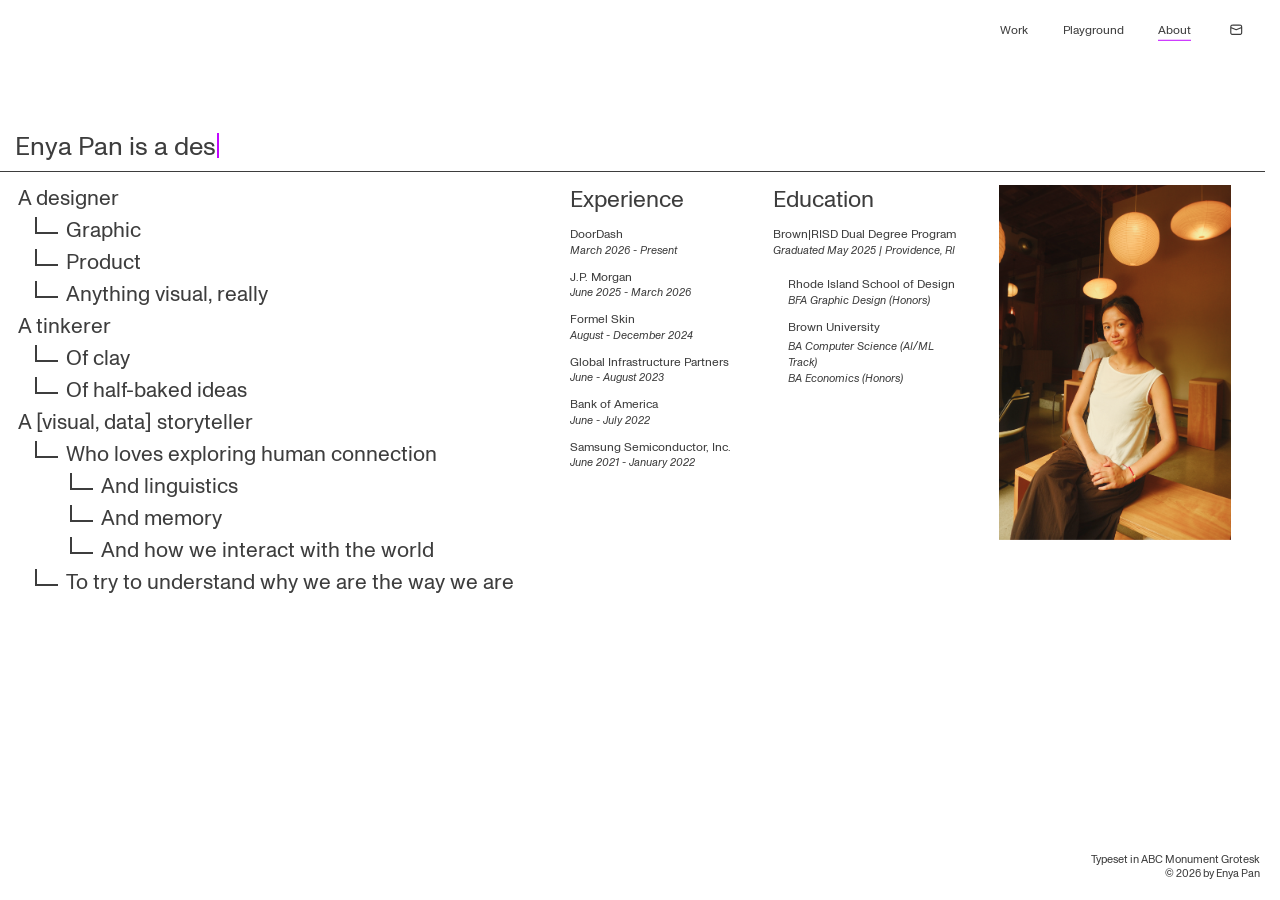
==== commit cb776cb5: "deleting words anim Co-Authored-By: Claude Opus 5.5 <noreply@anthropic.com>" ====
--- a/about.html
+++ b/about.html
@@ -10,7 +10,7 @@
   <link rel="preload" href="assets/fonts/ABC%20Monument%20Grotesk%20Edu/ABCMonumentGroteskEdu-Regular.woff2" as="font" type="font/woff2" crossorigin>
   <link rel="icon" href="favicon.svg?v=2" type="image/svg+xml">
   <link rel="icon" href="favicon.png?v=2" type="image/png" sizes="66x66">
-  <link rel="stylesheet" href="style.css?v=181">
+  <link rel="stylesheet" href="style.css?v=186">
 </head>
 <body class="page-about is-loading">
   <div class="scroller">
@@ -72,7 +72,7 @@
     </div>
   </div>
 
-  <script src="dx-locked.js?v=181"></script>
-  <script src="script.js?v=181"></script>
+  <script src="dx-locked.js?v=186"></script>
+  <script src="script.js?v=186"></script>
 </body>
 </html>
--- a/style.css
+++ b/style.css
@@ -1198,11 +1198,25 @@
   height: 0.95em;
   margin-left: 0.04em;
   vertical-align: -0.12em;
-  background: #0062ff;
+  background: #c107ff;
   animation: caret-blink 1s steps(1) infinite;
 }
 
 @keyframes caret-blink { 50% { opacity: 0; } }
+
+/* Words about to be deleted all at once: highlighted like selected text in a search bar */
+.statement [data-seg].is-selected {
+  background: #f0c2ff;
+  -webkit-box-decoration-break: clone;
+  box-decoration-break: clone;
+}
+.statement [data-seg].is-selected .bunny::after {   /* the bunny is drawn over the text: tint it too */
+  content: "";
+  position: absolute;
+  inset: 12% 2% 8% 3%;
+  background: #f0c2ff;
+  mix-blend-mode: multiply;
+}
 
 /* ---------- About page (Figma frame "About") ----------
    Same small header as Archive ("Enya Pan is" from y 148, line 13.69 under it), no collapse.
@@ -1353,14 +1367,29 @@
 }
 .swatch input:checked + span { box-shadow: inset 0 0 0 1.5px var(--ink-2); }
 .swatch input:focus-visible + span { outline: 2px solid #0062ff; outline-offset: 2px; }
+.swatch--lime span   { background: #94d132; }
 .swatch--green span  { background: #e1f1ab; }
 .swatch--purple span { background: #faebff; }
-.swatch--blue span   { background: #d8e7ff; }
+.swatch--violet span { background: #da6aff; }
+.swatch--cobalt span { background: #0062ff; }
 .swatch--gray span   { background: #e9eaf0; }
 
 .note-form__actions { display: flex; align-items: center; gap: 12px; margin-top: calc(18 * var(--u)); } /* Submit 33 below the squares */
 .note-form__submit:disabled { opacity: 0.5; cursor: progress; }
 .note-form__status { margin: 0; font-size: 12px; line-height: 20px; }
+
+/* the contact line, bottom-left (Figma: x 20, 28 above the bottom, 264 wide, 14 / 20) */
+.messages__contact {
+  position: absolute;
+  left: calc(20 * var(--u));
+  bottom: calc(28 * var(--u));
+  width: calc(264 * var(--u));
+  margin: 0;
+  color: #3d3d3d;
+  font-size: max(12px, calc(14 * var(--u)));
+  line-height: calc(20 * var(--u));
+}
+.messages__contact a:hover { text-decoration: underline; }
 
 /* ---- the wall ---- */
 .wall {
@@ -1399,10 +1428,15 @@
   transition: flex-grow var(--dur, 0.5s) var(--ease), flex-basis var(--dur, 0.5s) var(--ease);
 }
 .message.is-open { flex: 1 0 calc(600 * var(--u)); }
+.message--lime   { background: #94d132; }
 .message--green  { background: #e1f1ab; }
 .message--purple { background: #faebff; }
-.message--blue   { background: #d8e7ff; }
+.message--violet { background: #da6aff; }
+.message--cobalt { background: #0062ff; }
 .message--gray   { background: #e9eaf0; }
+.message--blue   { background: #d8e7ff; }   /* the old light blue, no longer offered; kept for older messages */
+/* the three darker colours take white text */
+.message--lime, .message--violet, .message--cobalt { color: #fff; }
 
 /* the open card's contents, laid out at the open width so they don't reflow while it grows */
 .message__inner {
@@ -1467,6 +1501,7 @@
   .swatch span { width: 40px; height: 40px; border-radius: 5px; }
   .note-form__actions { margin-top: 12px; }
   .wall { position: static; }
+  .messages__contact { position: static; width: auto; max-width: 300px; font-size: 14px; line-height: 20px; }
   .wall__bar { display: none; }
   .wall .wall__list { display: grid; grid-template-columns: repeat(auto-fill, minmax(260px, 1fr)); gap: 8px; height: auto; overflow: visible; }
   .wall .message { min-height: 220px; font-size: 16px; line-height: 22px; }
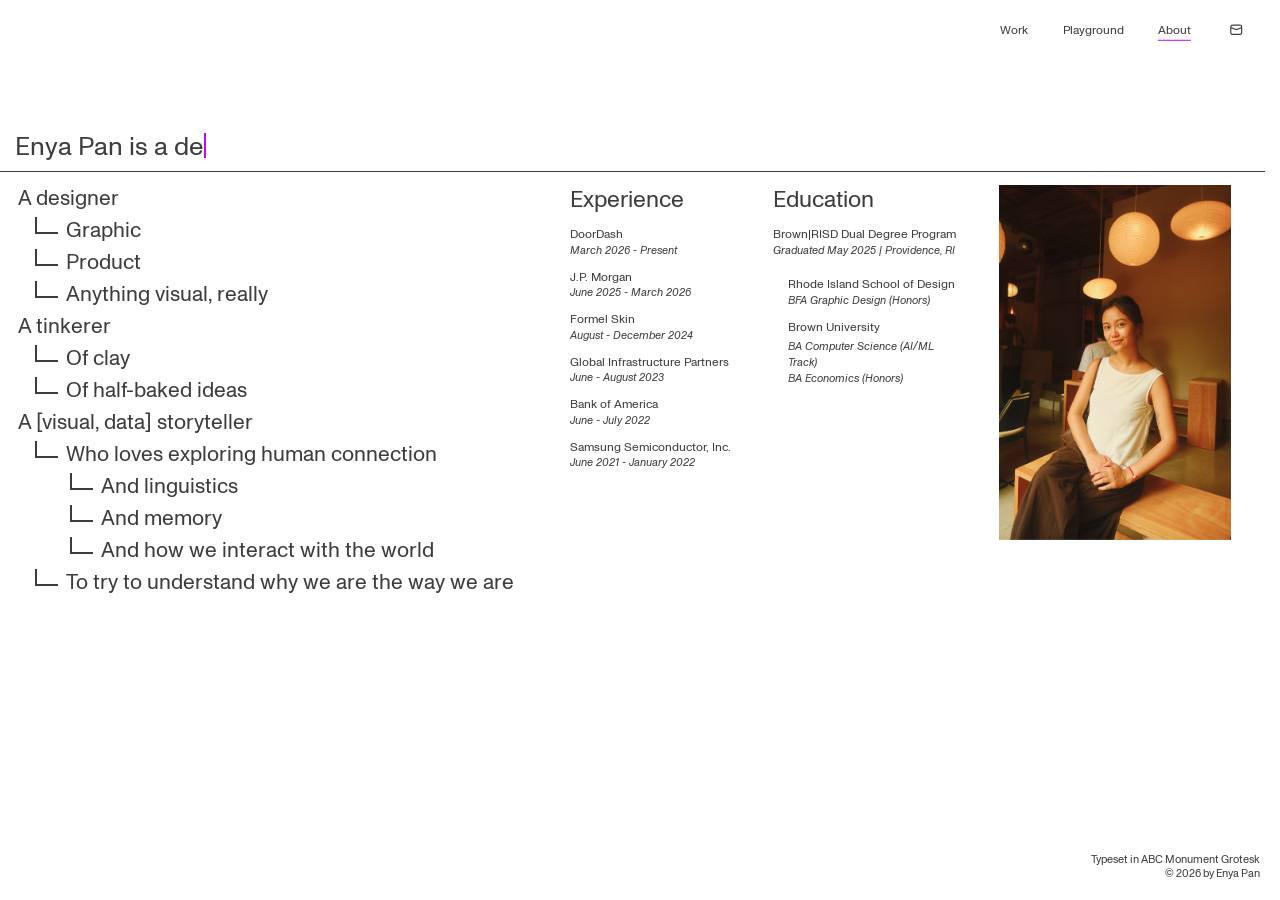
==== commit 5cd069a2: "playground url Co-Authored-By: Claude Opus 5.5 <noreply@anthropic.com>" ====
--- a/about.html
+++ b/about.html
@@ -10,7 +10,7 @@
   <link rel="preload" href="assets/fonts/ABC%20Monument%20Grotesk%20Edu/ABCMonumentGroteskEdu-Regular.woff2" as="font" type="font/woff2" crossorigin>
   <link rel="icon" href="favicon.svg?v=2" type="image/svg+xml">
   <link rel="icon" href="favicon.png?v=2" type="image/png" sizes="66x66">
-  <link rel="stylesheet" href="style.css?v=186">
+  <link rel="stylesheet" href="style.css?v=187">
 </head>
 <body class="page-about is-loading">
   <div class="scroller">
@@ -19,9 +19,9 @@
         <a class="statement" href="#top" aria-label="Enya Pan — back to top"><span data-seg="leave">Leave a message!</span><span class="name"><span data-seg="enya"><span data-label="based in NYC&#10;alum @ Brown &amp; RISD" data-theme="green">Enya</span></span><span data-seg="pan"> <span data-label="潘, Cali-grown" data-theme="purple">Pan</span></span></span><span class="rest"><span data-seg="is"> is</span><span data-seg="a"> a</span><span data-seg="designer"> <span data-label="customer-obsessed&#10;data-driven&#10;loves easter eggs" data-theme="blue-stacked">designer</span></span><span data-seg="designer-dot">.</span><span data-seg="tinkerer"> tinkerer</span><span data-seg="tinkerer-dot">.</span><span data-seg="storyteller"> [visual, data] storyteller</span><span data-seg="storyteller-dot">.</span><span data-seg="and"> and<br class="desktop-break"></span><span data-seg="research"> research<span class="bunny-slot"><span class="bunny"><video class="bunny__video" src="assets/site/bunny_hop.mp4" autoplay muted loop playsinline disablepictureinpicture disableremoteplayback preload="auto" tabindex="-1" aria-hidden="true"></video><span class="bunny__hit bunny__hit--rabbit" data-label="rabbit" data-theme="gray"></span><span class="bunny__hit bunny__hit--hole" data-label="hole" data-theme="gray"></span></span></span></span><span data-seg="enthusiast"> enthusiast<br class="desktop-break"></span><span data-seg="who"> who</span><span data-seg="loves"> loves to play.</span></span></a>
         <nav class="nav">
           <a class="nav__work" href="./"><span>Work</span></a>
-          <a class="nav__archive" href="archive.html"><span>Playground</span></a>
-          <a class="nav__about" href="about.html" aria-current="page"><span>About</span></a>
-          <a class="nav__messages" href="messages.html" aria-label="Messages" title="Messages"><span><svg class="nav__icon" viewBox="0 0 14 14" fill="none" aria-hidden="true"><path d="M0.875 4.375L7 7L13.125 4.375M3.675 12.25H10.325C11.3051 12.25 11.7951 12.25 12.1695 12.0593C12.4988 11.8915 12.7665 11.6238 12.9343 11.2945C13.125 10.9201 13.125 10.4301 13.125 9.45V4.55C13.125 3.56991 13.125 3.07986 12.9343 2.70552C12.7665 2.37623 12.4988 2.10852 12.1695 1.94074C11.7951 1.75 11.3051 1.75 10.325 1.75H3.675C2.69491 1.75 2.20486 1.75 1.83052 1.94074C1.50123 2.10852 1.23352 2.37623 1.06574 2.70552C0.875 3.07986 0.875 3.56991 0.875 4.55V9.45C0.875 10.4301 0.875 10.9201 1.06574 11.2945C1.23352 11.6238 1.50123 11.8915 1.83052 12.0593C2.20486 12.25 2.69491 12.25 3.675 12.25Z" stroke="currentColor" stroke-width="1.3125" stroke-linejoin="round"/></svg></span></a>
+          <a class="nav__archive" href="playground"><span>Playground</span></a>
+          <a class="nav__about" href="about" aria-current="page"><span>About</span></a>
+          <a class="nav__messages" href="messages" aria-label="Messages" title="Messages"><span><svg class="nav__icon" viewBox="0 0 14 14" fill="none" aria-hidden="true"><path d="M0.875 4.375L7 7L13.125 4.375M3.675 12.25H10.325C11.3051 12.25 11.7951 12.25 12.1695 12.0593C12.4988 11.8915 12.7665 11.6238 12.9343 11.2945C13.125 10.9201 13.125 10.4301 13.125 9.45V4.55C13.125 3.56991 13.125 3.07986 12.9343 2.70552C12.7665 2.37623 12.4988 2.10852 12.1695 1.94074C11.7951 1.75 11.3051 1.75 10.325 1.75H3.675C2.69491 1.75 2.20486 1.75 1.83052 1.94074C1.50123 2.10852 1.23352 2.37623 1.06574 2.70552C0.875 3.07986 0.875 3.56991 0.875 4.55V9.45C0.875 10.4301 0.875 10.9201 1.06574 11.2945C1.23352 11.6238 1.50123 11.8915 1.83052 12.0593C2.20486 12.25 2.69491 12.25 3.675 12.25Z" stroke="currentColor" stroke-width="1.3125" stroke-linejoin="round"/></svg></span></a>
         </nav>
       </header>
 
@@ -72,7 +72,7 @@
     </div>
   </div>
 
-  <script src="dx-locked.js?v=186"></script>
-  <script src="script.js?v=186"></script>
+  <script src="dx-locked.js?v=187"></script>
+  <script src="script.js?v=187"></script>
 </body>
 </html>
--- a/style.css
+++ b/style.css
@@ -1460,6 +1460,7 @@
   margin: 0;
   transform: translate(-50%, -50%);
   line-height: calc(28 * var(--u));
+  text-align: center;
   overflow-wrap: anywhere;
   white-space: pre-line;
 }
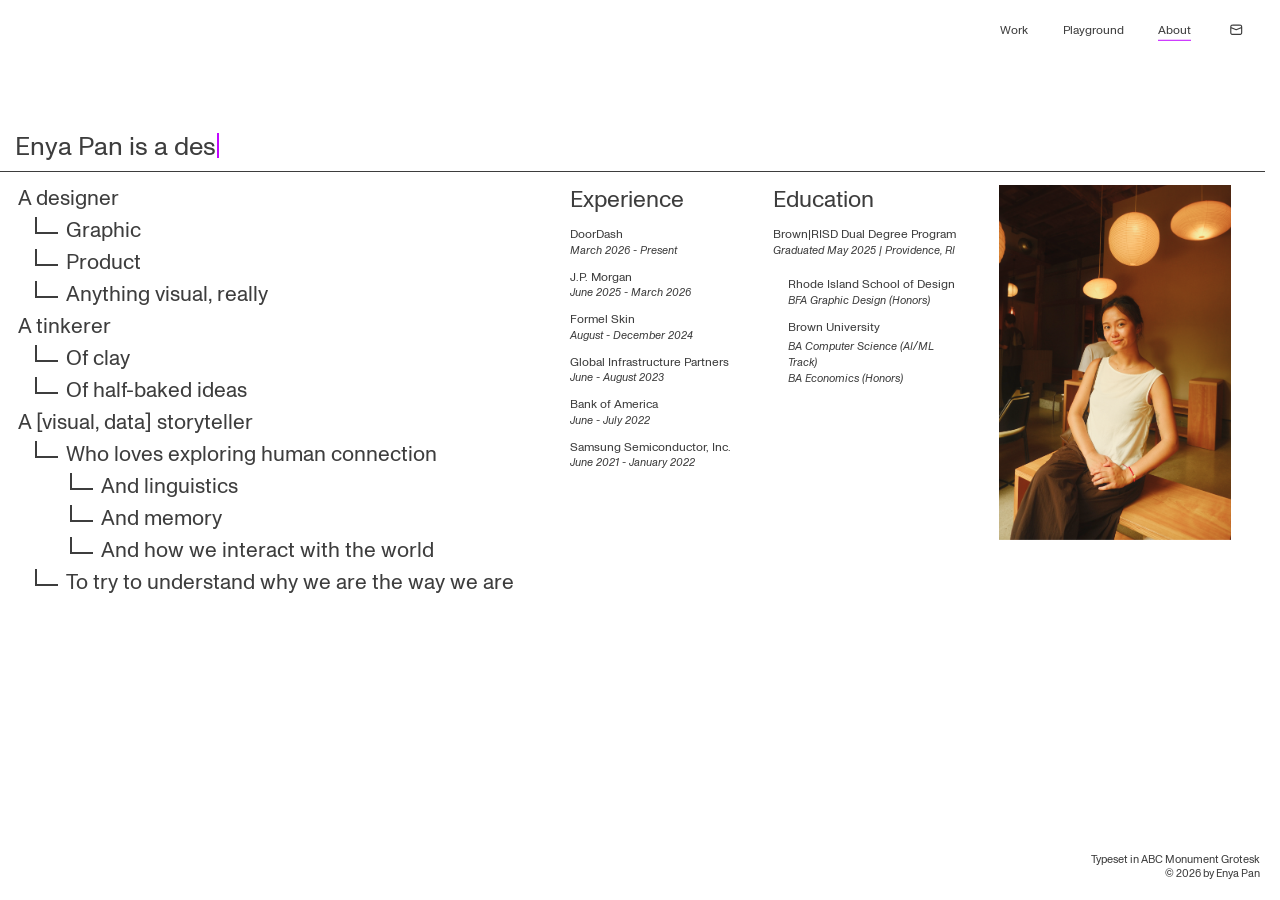
==== commit 2d14f1a4: "Dew case study: recordings 800 wide in their panels, like Figma Co-Authored-By: Claude Opus 5.5 <nor" ====
--- a/about.html
+++ b/about.html
@@ -10,7 +10,7 @@
   <link rel="preload" href="assets/fonts/ABC%20Monument%20Grotesk%20Edu/ABCMonumentGroteskEdu-Regular.woff2" as="font" type="font/woff2" crossorigin>
   <link rel="icon" href="favicon.svg?v=2" type="image/svg+xml">
   <link rel="icon" href="favicon.png?v=2" type="image/png" sizes="66x66">
-  <link rel="stylesheet" href="style.css?v=187">
+  <link rel="stylesheet" href="style.css?v=188">
 </head>
 <body class="page-about is-loading">
   <div class="scroller">
@@ -73,6 +73,6 @@
   </div>
 
   <script src="dx-locked.js?v=187"></script>
-  <script src="script.js?v=187"></script>
+  <script src="script.js?v=188"></script>
 </body>
 </html>
--- a/style.css
+++ b/style.css
@@ -791,6 +791,7 @@
 .dx {
   --t12: clamp(var(--text-min), calc(12 * var(--s)), 12px);
   --t14: clamp(var(--text-min), calc(14 * var(--s)), 14px);
+  --t16: clamp(var(--text-min), calc(16 * var(--s)), 16px);
   --t18: clamp(var(--text-min), calc(18 * var(--s)), 18px);
   --t20: clamp(var(--text-min), calc(20 * var(--s)), 20px);
   --t24: clamp(var(--text-min), calc(24 * var(--s)), 24px);
@@ -980,6 +981,207 @@
 /* two lessons, 16 apart: a heading, then 16 below, the text */
 .dx-takeaways { display: grid; grid-template-columns: repeat(2, minmax(0, 1fr)); gap: calc(16 * var(--s)); padding-right: calc(14 * var(--s)); }
 .dx-lesson { display: flex; flex-direction: column; gap: calc(16 * var(--s)); }
+
+/* ---------- Dew (Figma frame "dew"): the dx-app layout plus desktop screens ---------- */
+.dw-intro { max-width: 90.54%; }
+.dw-section > .dx-heading + .dw-intro { margin-top: calc(4 * var(--s)); }
+/* a desktop recording or screenshot inside a phone-style panel: full width, caption below */
+.dx-panel.dw-panel { flex-direction: column; gap: calc(16 * var(--s)); padding: calc(30 * var(--s)); }
+.dx-phone.dw-video { width: 100%; aspect-ratio: 1440 / 900; object-fit: cover; border-radius: calc(6 * var(--s)); box-shadow: 0 calc(10 * var(--s)) calc(28 * var(--s)) rgba(20, 28, 17, 0.14); background: #fff; }
+.dw-img, .dw-thumb { display: block; width: 100%; height: auto; }
+.dw-thumb { aspect-ratio: 1440 / 900; object-fit: cover; object-position: top left; border-radius: calc(6 * var(--s)); box-shadow: 0 calc(6 * var(--s)) calc(20 * var(--s)) rgba(20, 28, 17, 0.12); }
+
+/* the strip of five screens on a light blue band */
+.dx-strip.dw-strip { display: grid; grid-template-columns: repeat(5, minmax(0, 1fr)); gap: calc(16 * var(--s)); padding: calc(36 * var(--s)) calc(30 * var(--s)) calc(30 * var(--s)); background: #ebf6fb; border-radius: calc(4 * var(--s)); }
+.dw-strip figure, .dw-thumbs figure { margin: 0; display: flex; flex-direction: column; gap: calc(10 * var(--s)); }
+.dw-strip figcaption, .dw-thumbs figcaption { font-size: var(--t12); line-height: var(--l18); }
+.dw-thumbs figcaption strong { display: block; font-weight: 500; }
+
+.dw-principles { grid-template-columns: repeat(4, minmax(0, 1fr)); }
+.dw-principles .dx-num-box { gap: calc(18 * var(--s)); padding-inline: calc(12 * var(--s)); }
+
+/* information architecture: drawn in the site font, scrolls sideways when it can't fit */
+.dw-ia { contain: inline-size; margin-top: calc(24 * var(--s)); border: 1px solid #e2e4dc; border-radius: calc(8 * var(--s)); overflow-x: auto; background: #fff; }
+.dw-ia__svg { display: block; width: 100%; min-width: 760px; height: auto; }
+.dw-ia__svg--map { min-width: 1500px; }
+.dw-ia--map { background: #F7F6F2; }
+.dw-ia__svg text { font-family: "ABC Monument Grotesk", system-ui, sans-serif; }
+.dw-ia__svg .n { font-size: 12.5px; fill: #141c11; }
+.dw-ia__key { display: flex; flex-wrap: wrap; gap: calc(8 * var(--s)) calc(22 * var(--s)); margin-top: calc(14 * var(--s)); font-size: var(--t12); }
+.dw-ia__key span { display: inline-flex; align-items: center; gap: calc(8 * var(--s)); }
+.dw-ia__key i { width: 22px; height: 14px; border-radius: 4px; border: 1.2px dashed; }
+.dw-key--green { border-color: #2f6b1f; background: rgba(203, 233, 66, 0.14); }
+.dw-key--blue  { border-color: #4f7ea6; background: #ebf6fb; }
+.dw-key--red   { border-color: #c2412d; background: rgba(194, 65, 45, 0.06); }
+.dw-key-text b { font-weight: 500; color: #c2412d; margin-right: calc(8 * var(--s)); letter-spacing: 0.06em; }
+.dw-data-cards { margin-top: calc(32 * var(--s)) !important; }
+
+.dw-ds { display: flex; flex-direction: column; gap: calc(16 * var(--s)); margin-top: calc(24 * var(--s)); }
+
+/* exploration: a screen with numbered pins, then the notes in two columns */
+.dw-annots { display: flex; flex-direction: column; gap: calc(56 * var(--s)); margin-top: calc(24 * var(--s)); }
+.dw-annot { display: flex; flex-direction: column; gap: calc(16 * var(--s)); }
+.dw-annot__shot { position: relative; border-radius: calc(10 * var(--s)); box-shadow: 0 calc(10 * var(--s)) calc(28 * var(--s)) rgba(20, 28, 17, 0.14); }
+.dw-annot__shot .dw-img { border-radius: calc(10 * var(--s)); }
+.dw-pin { position: absolute; width: 26px; height: 26px; margin: -13px 0 0 -13px; border-radius: 50%; background: #cbe942; color: #113916; box-shadow: 0 0 0 2.5px #113916; font-size: 12px; line-height: 26px; text-align: center; font-weight: 500; }
+.dw-notes { display: grid; grid-template-columns: repeat(2, minmax(0, 1fr)); gap: calc(12 * var(--s)) calc(30 * var(--s)); }
+.dw-note { display: flex; gap: calc(10 * var(--s)); }
+.dw-note__num { flex: none; width: 22px; height: 22px; border-radius: 50%; background: #cbe942; color: #113916; font-size: 11px; line-height: 22px; text-align: center; font-weight: 500; }
+.dw-why { border-left: 3px solid #cbe942; padding: calc(4 * var(--s)) 0 calc(4 * var(--s)) calc(16 * var(--s)); display: flex; flex-direction: column; gap: calc(2 * var(--s)); }
+
+/* iterations */
+.dw-subhead { margin-top: calc(32 * var(--s)) !important; }
+.dw-thumbs { display: grid; gap: calc(14 * var(--s)); margin-top: calc(14 * var(--s)) !important; }
+.dw-thumbs--5 { grid-template-columns: repeat(5, minmax(0, 1fr)); }
+.dw-thumbs--4 { grid-template-columns: repeat(4, minmax(0, 1fr)); }
+.dw-thumbs--3 { grid-template-columns: repeat(3, minmax(0, 1fr)); }
+.dw-cuts { display: grid; grid-template-columns: repeat(2, minmax(0, 1fr)); gap: calc(10 * var(--s)); margin-top: calc(14 * var(--s)) !important; }
+.dw-cut { background: #f4f4f4; border-radius: calc(4 * var(--s)); padding: calc(14 * var(--s)) calc(16 * var(--s)); display: flex; flex-direction: column; gap: calc(4 * var(--s)); }
+.dw-cut__title { text-decoration: line-through; text-decoration-thickness: 1px; }
+
+/* ---------- Dew, Figma frame "dew" (fall 2026 layout) ---------- */
+/* thumbnail: the Picked for you screen centered on the water video, 733 × 458 of the 1150 × 621 cover
+   (the cover fills the box like object-fit: cover, so k = the larger of width / 1150 and height / 621) */
+.card__media img.media-overlay {
+  position: absolute;
+  left: 50%;
+  top: 50%;
+  width: auto;
+  height: max(39.826cqi, 73.75%);
+  aspect-ratio: 1440 / 900;
+  transform: translate(-50%, -50%);
+  object-fit: cover;
+  border-radius: max(0.699cqi, 1.294%);
+  box-shadow: 0 1.26cqi 3.49cqi rgba(20, 28, 17, 0.16);
+}
+
+/* photo-backed boxes: the background is a 2x export of the Figma fill, cropped to the box */
+.dw-box, .dw-flywheel, .dw-panel { background: #dfe9dc center / cover no-repeat; border-radius: calc(16 * var(--s)); }
+
+/* The Problem: 36 / 48 padding, the sentence, then two cream cards 24 apart */
+.dw-problem { display: flex; flex-direction: column; gap: calc(16 * var(--s)); padding: calc(36 * var(--s)) calc(48 * var(--s)) calc(48 * var(--s)); }
+.dw-problem__cards { display: grid; grid-template-columns: repeat(2, minmax(0, 1fr)); gap: calc(24 * var(--s)); }
+.dw-problem__card {
+  display: flex;
+  gap: calc(24 * var(--s));
+  padding: calc(26 * var(--s)) calc(18 * var(--s)) calc(26 * var(--s)) calc(24 * var(--s));
+  background: #f7f6f3;
+  border-radius: calc(16 * var(--s));
+  box-shadow: 0 calc(4 * var(--s)) calc(20 * var(--s)) rgba(0, 0, 0, 0.06);
+}
+.dw-problem__card .dx-num { width: calc(25 * var(--s)); }
+.dw-problem__card .dx-lead + p, .dw-principle .dx-lead + p { margin-top: calc(6 * var(--s)); }
+
+/* The Opportunity: the question centered between two characters, the loop below */
+.dw-opp {
+  display: grid;
+  grid-template-columns: minmax(0, 1fr) minmax(0, 723fr) minmax(0, 1fr);
+  align-items: center;
+  gap: calc(10 * var(--s)) calc(14 * var(--s));
+  padding: calc(36 * var(--s)) calc(48 * var(--s));
+  text-align: center;
+}
+.dw-opp .dx-heading { grid-column: 2; }
+.dw-opp__left  { grid-column: 1; justify-self: center; width: calc(63 * var(--s)); }
+.dw-opp__right { grid-column: 3; justify-self: center; width: calc(56 * var(--s)); }
+.dw-opp__text { grid-column: 1 / -1; }
+.dw-char { display: block; height: auto; flex: none; }
+
+/* The Flywheel: the loop (462) | 48 | the sentence in white, on dark green */
+.dw-flywheel {
+  display: grid;
+  grid-template-columns: minmax(0, 518fr) minmax(0, 441fr);   /* the loop's export keeps its 56 px left margin */
+  column-gap: calc(48 * var(--s));
+  align-items: center;
+  margin-top: calc(24 * var(--s));
+  padding: 0 calc(56 * var(--s)) 0 0;
+  min-height: calc(369 * var(--s));
+}
+.dw-flywheel__diagram { display: block; width: 100%; height: auto; }
+.dw-flywheel__text { color: #fff; font-size: var(--t20); line-height: 1.3; }
+
+/* Design principles: four light blue cards, two across, 16 apart */
+.dw-principles2 { display: grid; grid-template-columns: repeat(2, minmax(0, 1fr)); gap: calc(16 * var(--s)); margin-top: calc(12 * var(--s)); }
+.dw-principle {
+  display: flex;
+  align-items: flex-start;
+  gap: calc(18 * var(--s));
+  padding: calc(16 * var(--s)) calc(12 * var(--s)) calc(16 * var(--s)) calc(16 * var(--s));
+  background: #ebf6fa;
+  border-radius: calc(16 * var(--s));
+}
+.dw-principle .dw-char { width: calc(52 * var(--s)); margin-top: calc(8 * var(--s)); }
+
+/* the nine features: a lime tag, the numbered heading, then the recording on its photo panel */
+.dw-features { display: flex; flex-direction: column; gap: calc(34 * var(--s)); margin-top: calc(-8 * var(--s)); }
+.dw-feature { display: flex; flex-direction: column; gap: calc(10 * var(--s)); }
+.dw-feature .dx-heading b { font-weight: 500; color: #a1a261; }
+.dw-tag {
+  align-self: flex-start;
+  margin: 0 0 0 calc(10 * var(--s));
+  padding: 0 calc(10 * var(--s));
+  background: #cbe942;
+  border-radius: 100px;
+  font-size: var(--t12);
+  line-height: var(--l20);
+  text-transform: uppercase;
+}
+.dw-panel {
+  display: flex;
+  flex-direction: column;
+  align-items: center;
+  gap: calc(16 * var(--s));
+  padding: calc(40 * var(--s)) calc(40 * var(--s)) calc(28 * var(--s));
+  color: #fff;
+}
+.dw-screen {
+  display: block;
+  width: min(100%, calc(800 * var(--s))); /* Figma: 800 wide, centered in the 1110 panel */
+  height: auto;
+  aspect-ratio: 1440 / 900;
+  object-fit: cover;
+  border-radius: calc(10 * var(--s));
+  box-shadow: 0 calc(10 * var(--s)) calc(28 * var(--s)) rgba(20, 28, 17, 0.14);
+  background: #fff;
+  pointer-events: none;
+}
+.dw-panel__caption { max-width: calc(var(--w) * var(--s)); font-weight: 500; font-size: var(--t14); line-height: var(--l18); text-align: center; }
+/* Tracking and Creators: a rule, then numbered cards across the panel */
+.dw-panel__rule { align-self: stretch; margin: 0; border: 0; border-top: 1px solid rgba(235, 246, 251, 0.6); }
+.dw-panel__cards { align-self: stretch; display: grid; grid-template-columns: repeat(var(--n), minmax(0, 1fr)); gap: calc(10 * var(--s)); margin: 0; color: #ebf6fb; }
+.dw-panel__card { display: flex; gap: calc(18 * var(--s)); padding: calc(10 * var(--s)) calc(12 * var(--s)); }
+.dw-panel__card .dx-num { width: calc(26 * var(--s)); }
+.dw-panel__card p { font-weight: 500; font-size: var(--t16); line-height: var(--l20); }
+
+/* Design system: the Figma container (rows on #f7f6f2, 24 padding, 16 corners) as one 2x export, 40 below the heading */
+.dw-ds2 { margin-top: calc(40 * var(--s)); }
+.dw-ds2 img { display: block; width: 100%; height: auto; border-radius: calc(16 * var(--s)); }
+
+/* information architecture: scrolls sideways when it can't fit */
+.dw-ia2 { contain: inline-size; margin-top: calc(16 * var(--s)); overflow-x: auto; border-radius: calc(16 * var(--s)); }
+.dw-ia2 img { display: block; width: 100%; min-width: 900px; height: auto; }
+
+/* a narrow card or a phone: one column */
+@container (max-width: 699px) {
+  .dw-principles, .dw-notes, .dw-cuts, .dw-thumbs--4, .dw-thumbs--3 { grid-template-columns: minmax(0, 1fr); }
+  .dw-thumbs--5, .dx-strip.dw-strip { grid-template-columns: repeat(2, minmax(0, 1fr)); }
+  .dw-intro { max-width: none; }
+  .dw-problem__cards, .dw-principles2, .dw-flywheel { grid-template-columns: minmax(0, 1fr); }
+  .dw-section ~ .dx-opportunity, .dx-problem + .dx-rule + .dx-opportunity { max-width: none; }
+  .dw-problem { padding: 5cqi; }
+  .dw-flywheel { padding: 4cqi 5cqi 6cqi; row-gap: 2cqi; }
+  .dw-flywheel__diagram { max-width: 420px; justify-self: center; }
+  .dw-opp { padding: 5cqi; grid-template-columns: minmax(0, 1fr) minmax(0, 1fr); }
+  .dw-opp .dx-heading { grid-column: 1 / -1; grid-row: 2; }
+  .dw-opp__left, .dw-opp__right { grid-row: 1; width: 44px; }
+  .dw-opp__left { grid-column: 1; justify-self: start; }
+  .dw-opp__right { grid-column: 2; justify-self: end; }
+  .dw-panel { padding: 4cqi 4cqi 5cqi; }
+  .dw-panel__rule, .dw-panel__cards { margin-inline: 0; }
+  .dw-panel__cards { grid-template-columns: minmax(0, 1fr); }
+  .dw-principle .dw-char { width: 40px; }
+  body.is-collapsed .case--body .dx-strip.dw-strip { display: grid; padding: 4cqi; gap: 3cqi; }
+}
 
 /* ---------- Samsung (Figma frame "samsung", 1150 wide) ----------
    Same --s scale as dx-app: 1px at 1150, shrinking with the card. */
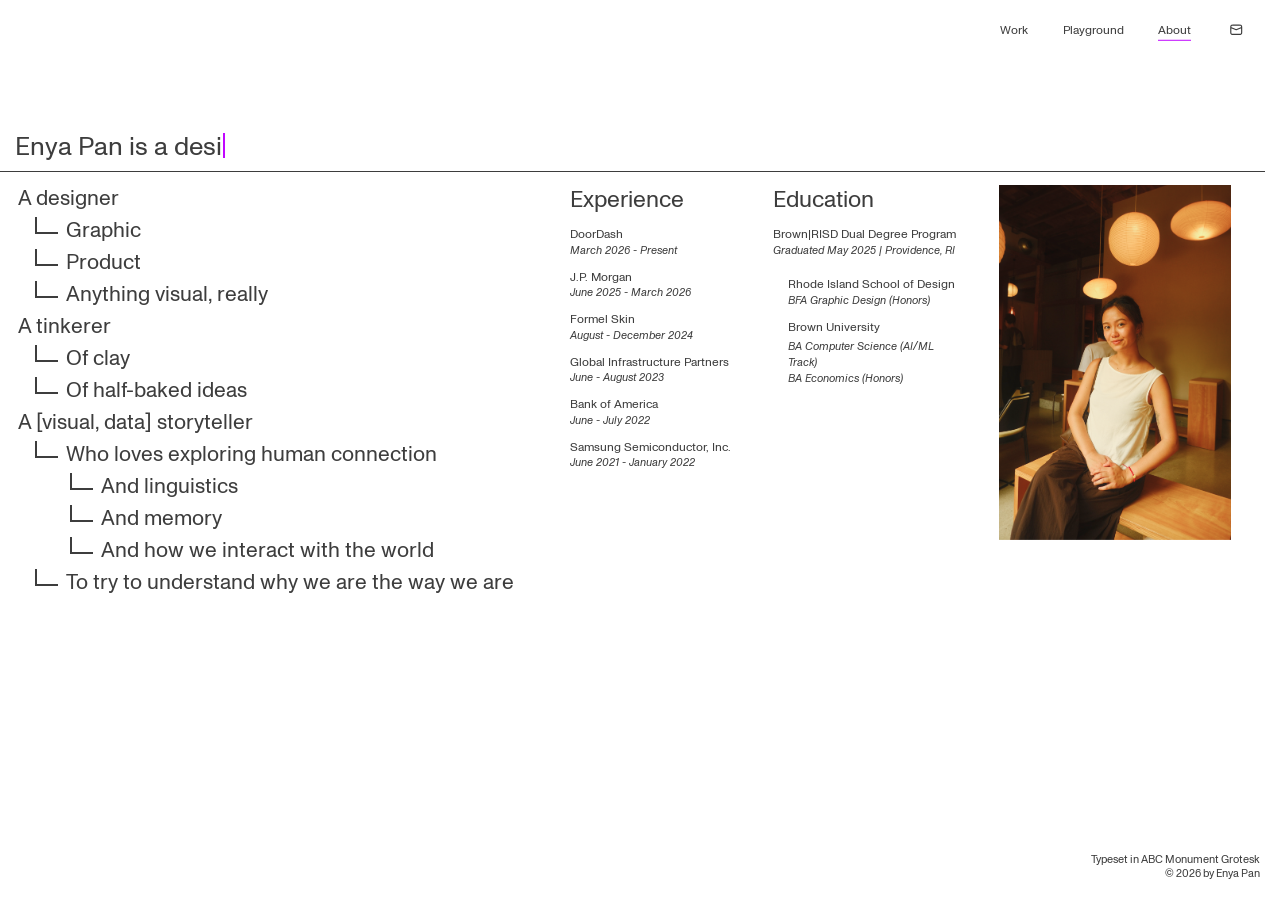
==== commit 643d1fc6: "Dew case study: drop the numbers from feature headings, like Figma Co-Authored-By: Claude Opus 5.5 <" ====
--- a/about.html
+++ b/about.html
@@ -73,6 +73,6 @@
   </div>
 
   <script src="dx-locked.js?v=187"></script>
-  <script src="script.js?v=188"></script>
+  <script src="script.js?v=189"></script>
 </body>
 </html>
